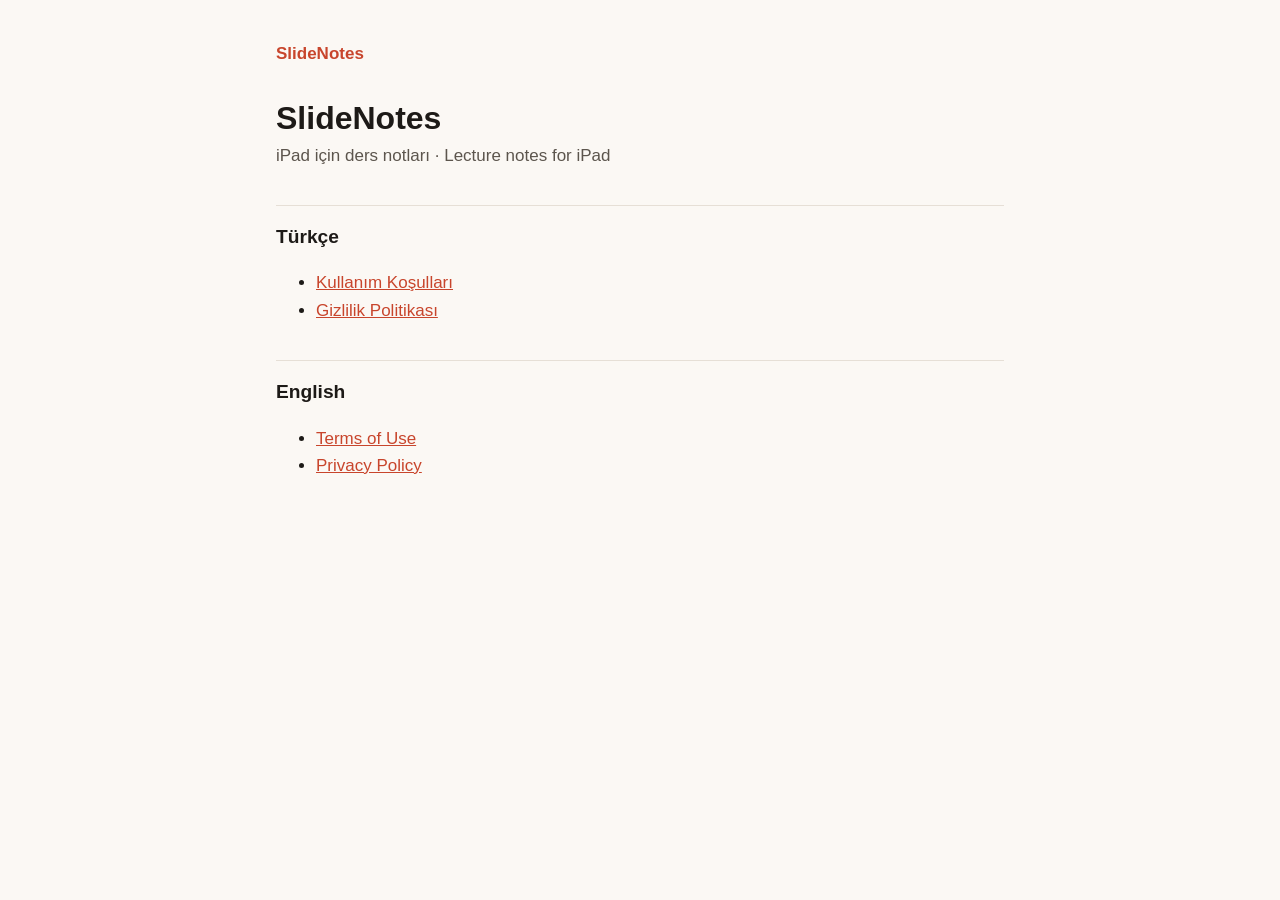
==== index.html @ d3f95a01 "SlideNotes Terms of Use and Privacy Policy (Turkish and English) Co-Authored-By: Claude Opus 5.5 <no" ====
<!doctype html>
<html lang="tr">
<head>
<meta charset="utf-8">
<meta name="viewport" content="width=device-width, initial-scale=1">
<title>SlideNotes</title>
<link rel="stylesheet" href="style.css">
</head>
<body>
<main>
<header><a class="brand" href="./">SlideNotes</a></header>
<h1>SlideNotes</h1>
<p class="meta">iPad için ders notları · Lecture notes for iPad</p>
<h2>Türkçe</h2>
<ul>
  <li><a href="tr/kullanim-kosullari.html">Kullanım Koşulları</a></li>
  <li><a href="tr/gizlilik.html">Gizlilik Politikası</a></li>
</ul>
<h2>English</h2>
<ul>
  <li><a href="en/terms.html">Terms of Use</a></li>
  <li><a href="en/privacy.html">Privacy Policy</a></li>
</ul>
</main>
</body>
</html>
---- style.css ----
:root {
  --bg: #fbf8f4; --text: #1d1a17; --muted: #5c554d; --accent: #c8452c; --rule: #e6dfd6; --note: #fff3d6;
  color-scheme: light dark;
}
@media (prefers-color-scheme: dark) {
  :root { --bg: #14100e; --text: #f3eee8; --muted: #b3aaa0; --accent: #ff8a70; --rule: #2e2823; --note: #3a2f17; }
}
* { box-sizing: border-box; }
body {
  margin: 0; background: var(--bg); color: var(--text);
  font: 17px/1.6 -apple-system, BlinkMacSystemFont, "Segoe UI", Helvetica, Arial, sans-serif;
}
main { max-width: 760px; margin: 0 auto; padding: 40px 16px 80px; }
header { display: flex; justify-content: space-between; align-items: baseline; gap: 16px; flex-wrap: wrap; }
.brand { color: var(--accent); font-weight: 700; text-decoration: none; }
nav a { color: var(--muted); margin-left: 12px; }
h1 { font-size: 2rem; line-height: 1.2; margin: 32px 0 4px; }
h2 { font-size: 1.2rem; margin: 36px 0 8px; padding-top: 16px; border-top: 1px solid var(--rule); }
p, li { color: var(--text); }
.meta { color: var(--muted); margin: 0 0 24px; }
.draft { background: var(--note); padding: 12px 16px; border-radius: 12px; font-size: 0.95rem; }
a { color: var(--accent); }
table { border-collapse: collapse; width: 100%; font-size: 0.95rem; }
th, td { text-align: left; vertical-align: top; padding: 8px; border-bottom: 1px solid var(--rule); }
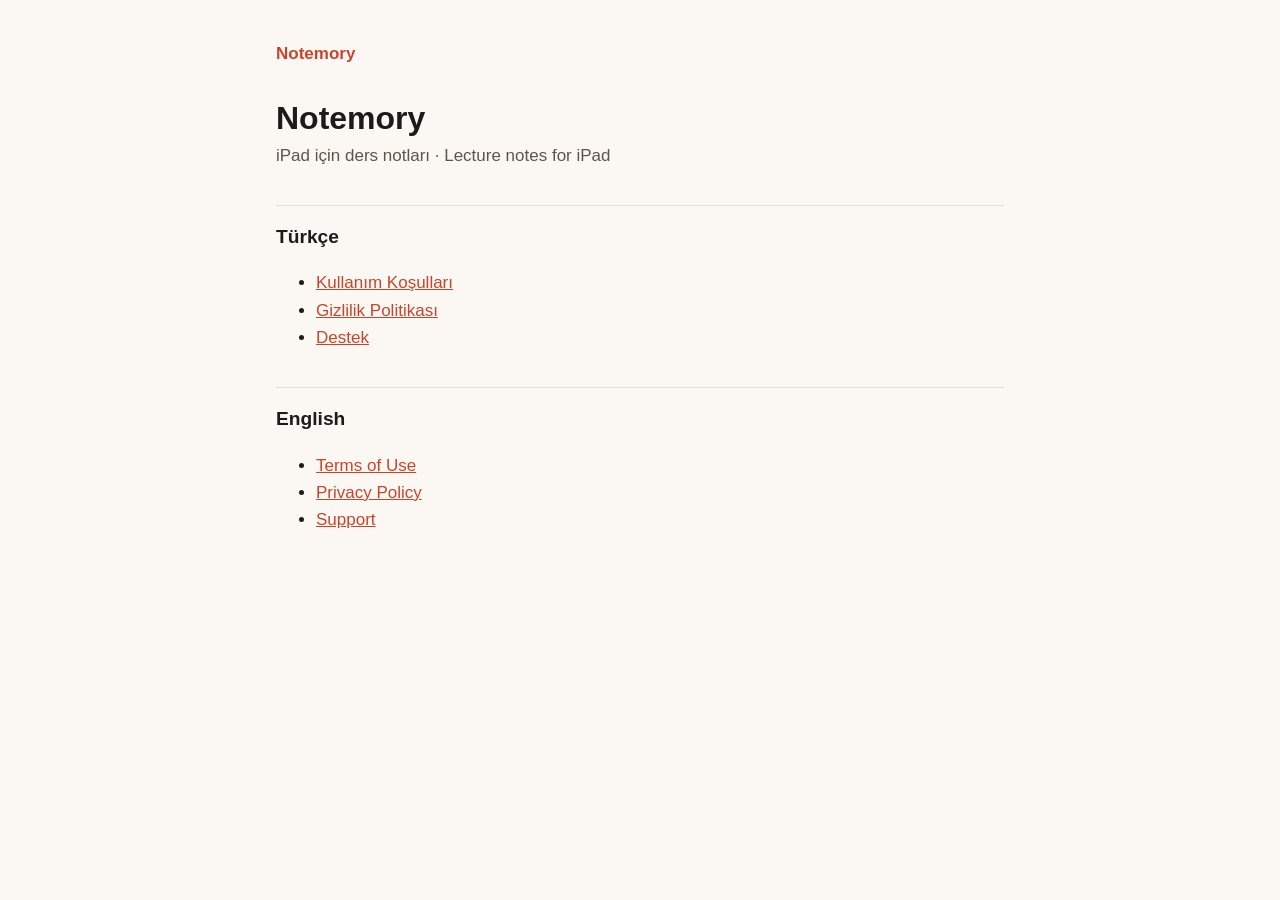
==== commit 0400fe06: "Notemory: new name, support pages (English and Turkish), contact velanotemory@gmail.com" ====
--- a/index.html
+++ b/index.html
@@ -3,23 +3,25 @@
 <head>
 <meta charset="utf-8">
 <meta name="viewport" content="width=device-width, initial-scale=1">
-<title>SlideNotes</title>
+<title>Notemory</title>
 <link rel="stylesheet" href="style.css">
 </head>
 <body>
 <main>
-<header><a class="brand" href="./">SlideNotes</a></header>
-<h1>SlideNotes</h1>
+<header><a class="brand" href="./">Notemory</a></header>
+<h1>Notemory</h1>
 <p class="meta">iPad için ders notları · Lecture notes for iPad</p>
 <h2>Türkçe</h2>
 <ul>
   <li><a href="tr/kullanim-kosullari.html">Kullanım Koşulları</a></li>
   <li><a href="tr/gizlilik.html">Gizlilik Politikası</a></li>
+  <li><a href="tr/destek.html">Destek</a></li>
 </ul>
 <h2>English</h2>
 <ul>
   <li><a href="en/terms.html">Terms of Use</a></li>
   <li><a href="en/privacy.html">Privacy Policy</a></li>
+  <li><a href="en/support.html">Support</a></li>
 </ul>
 </main>
 </body>
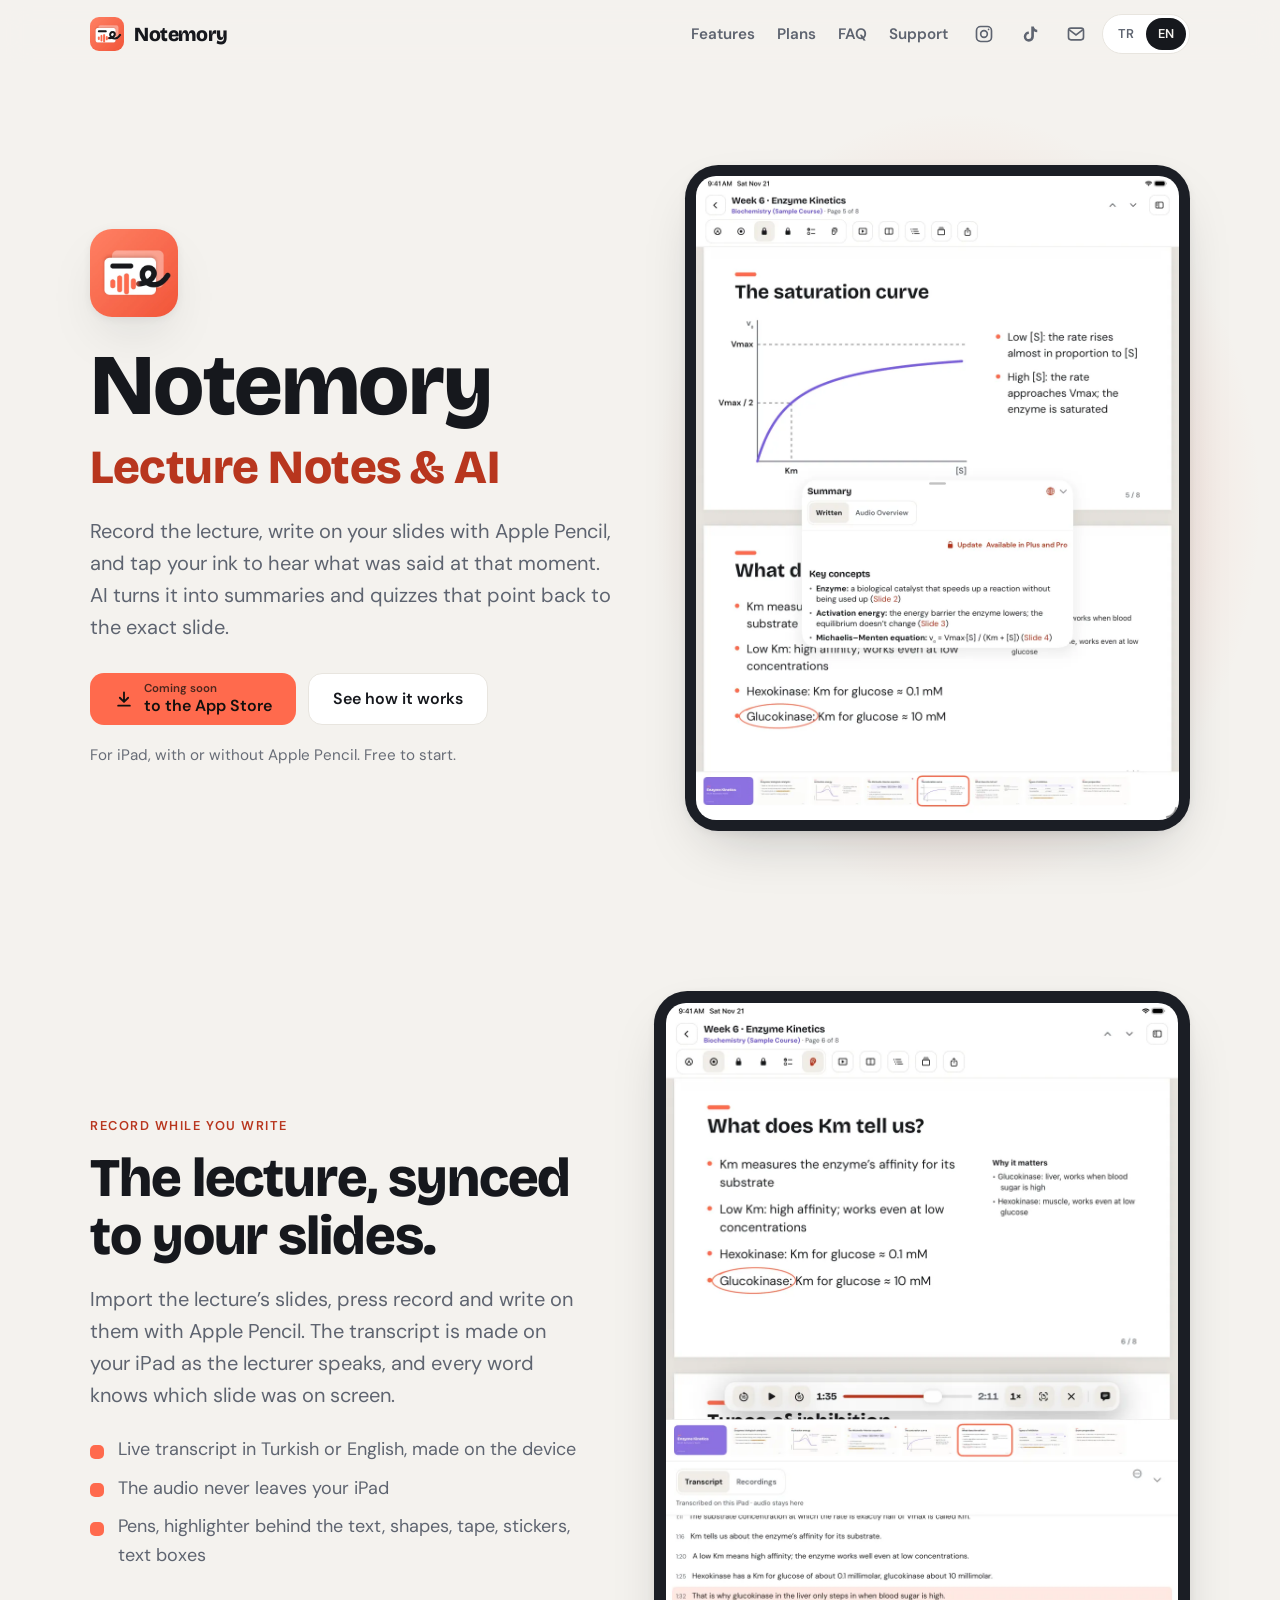
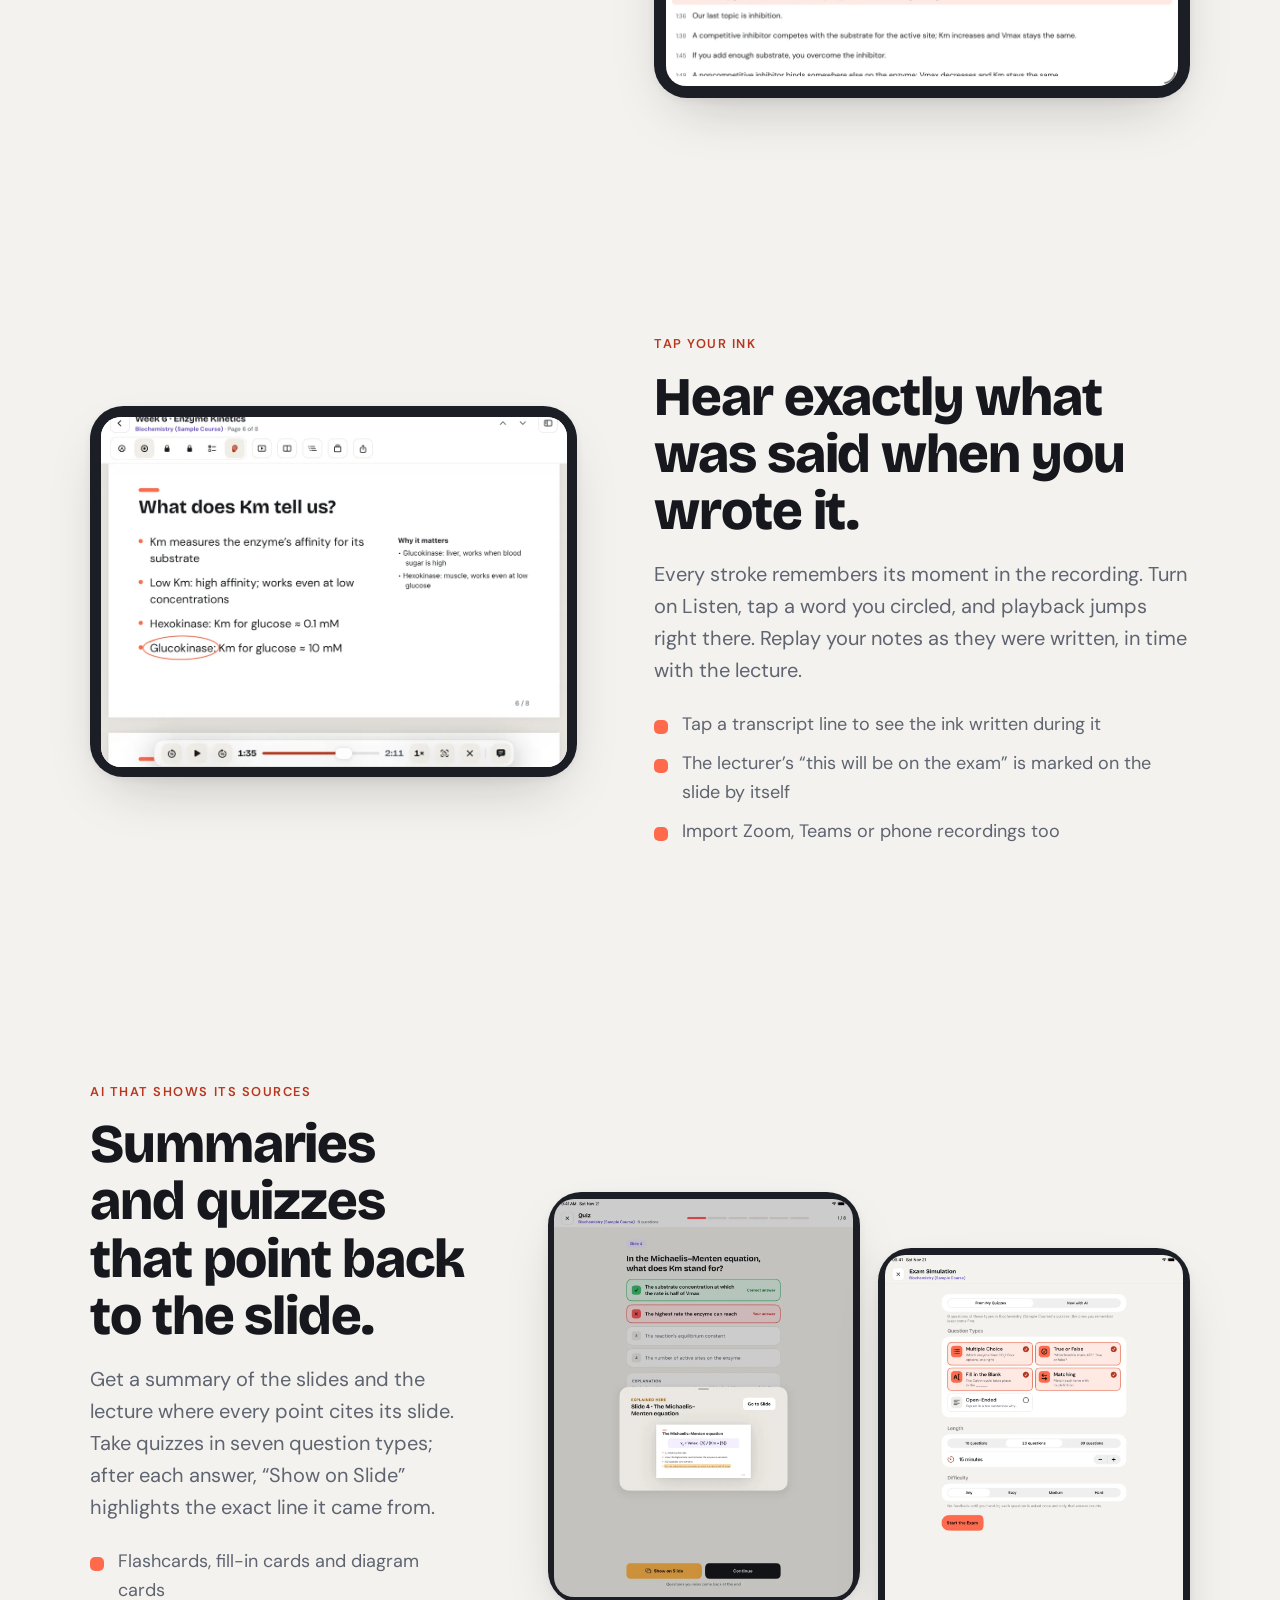
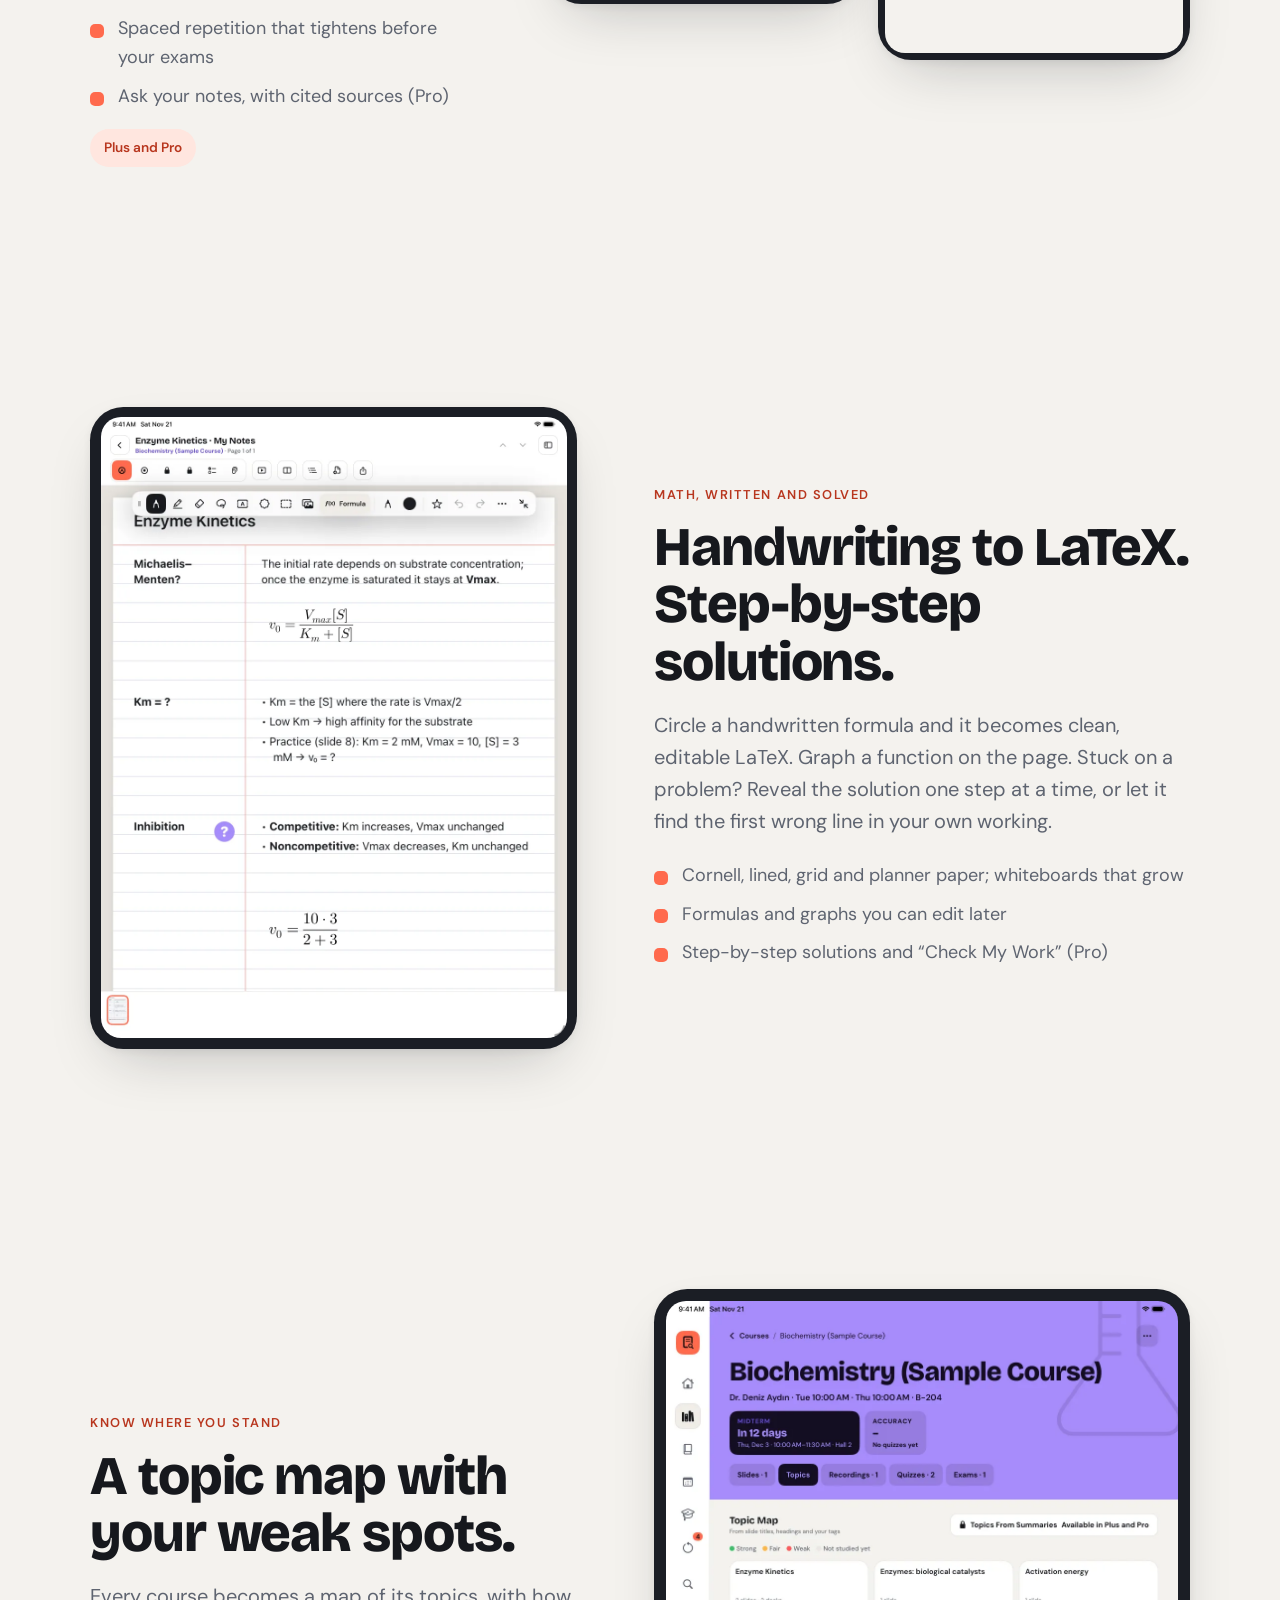
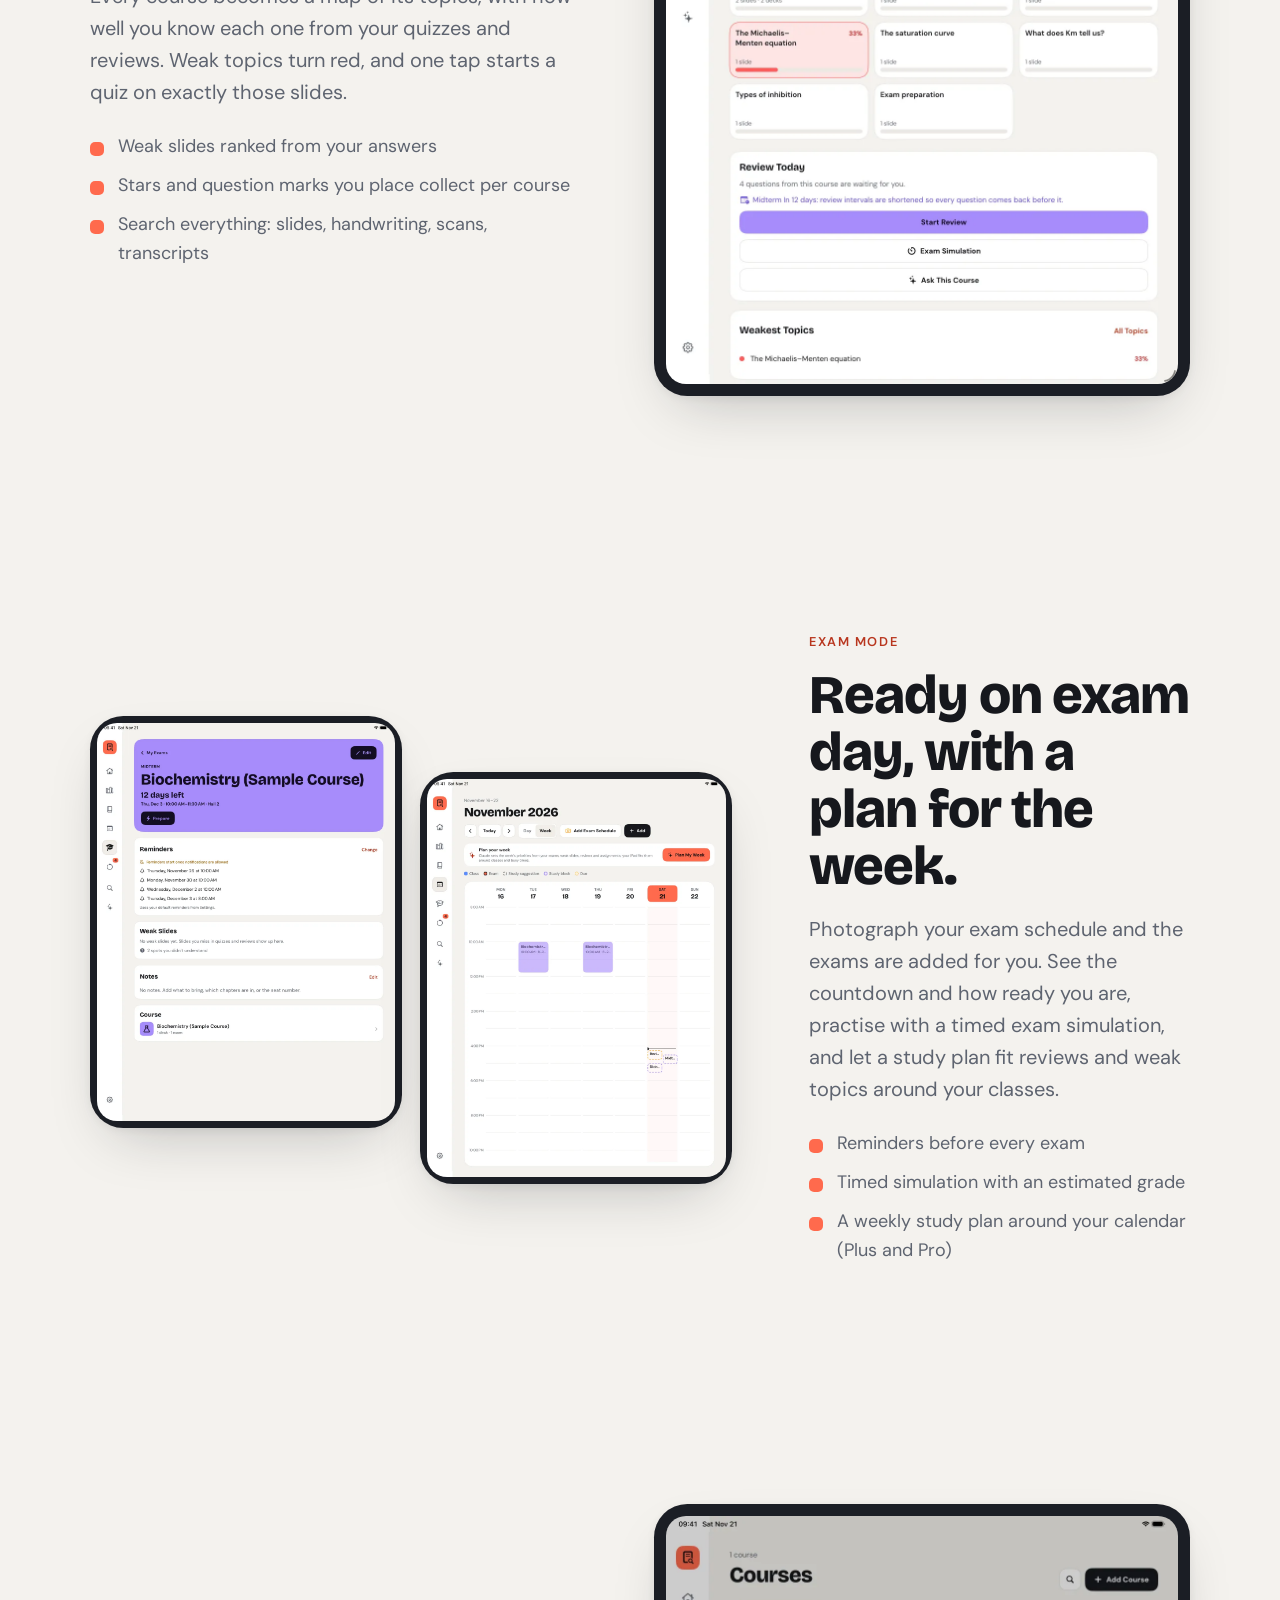
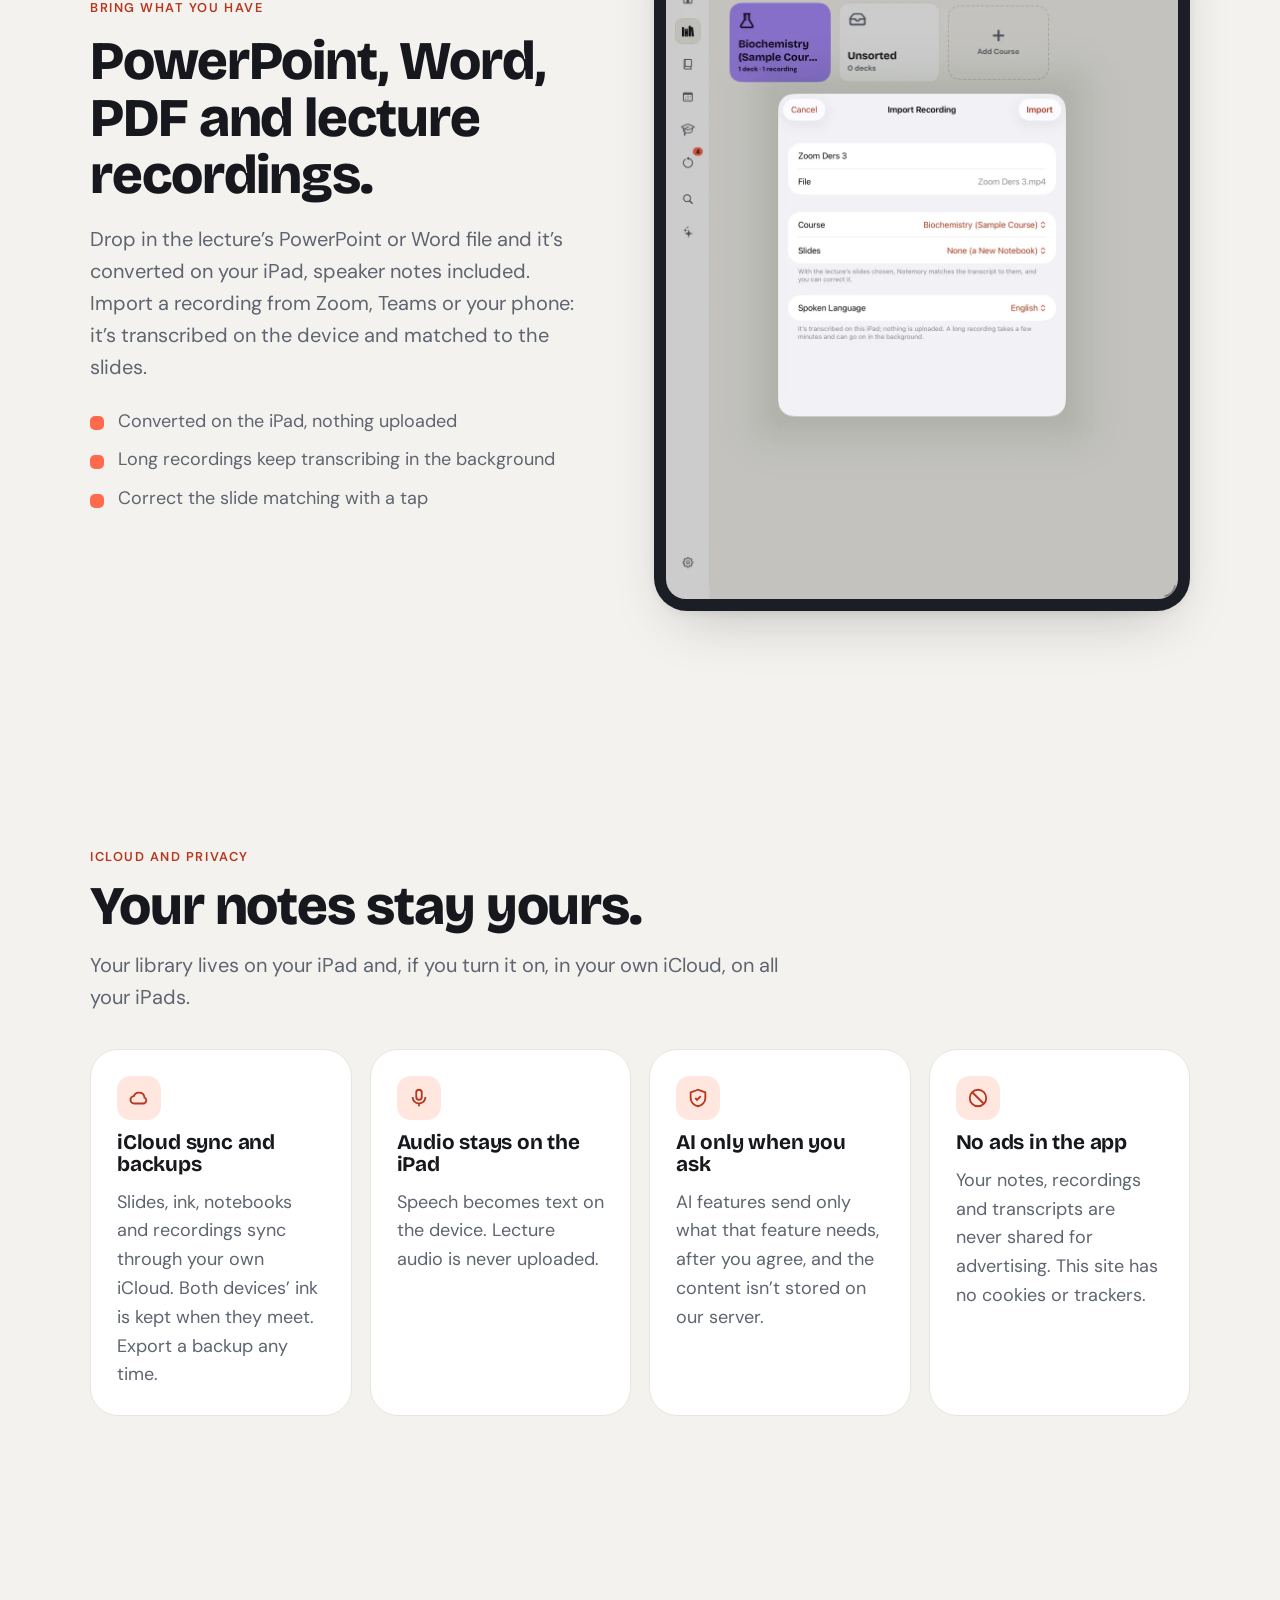
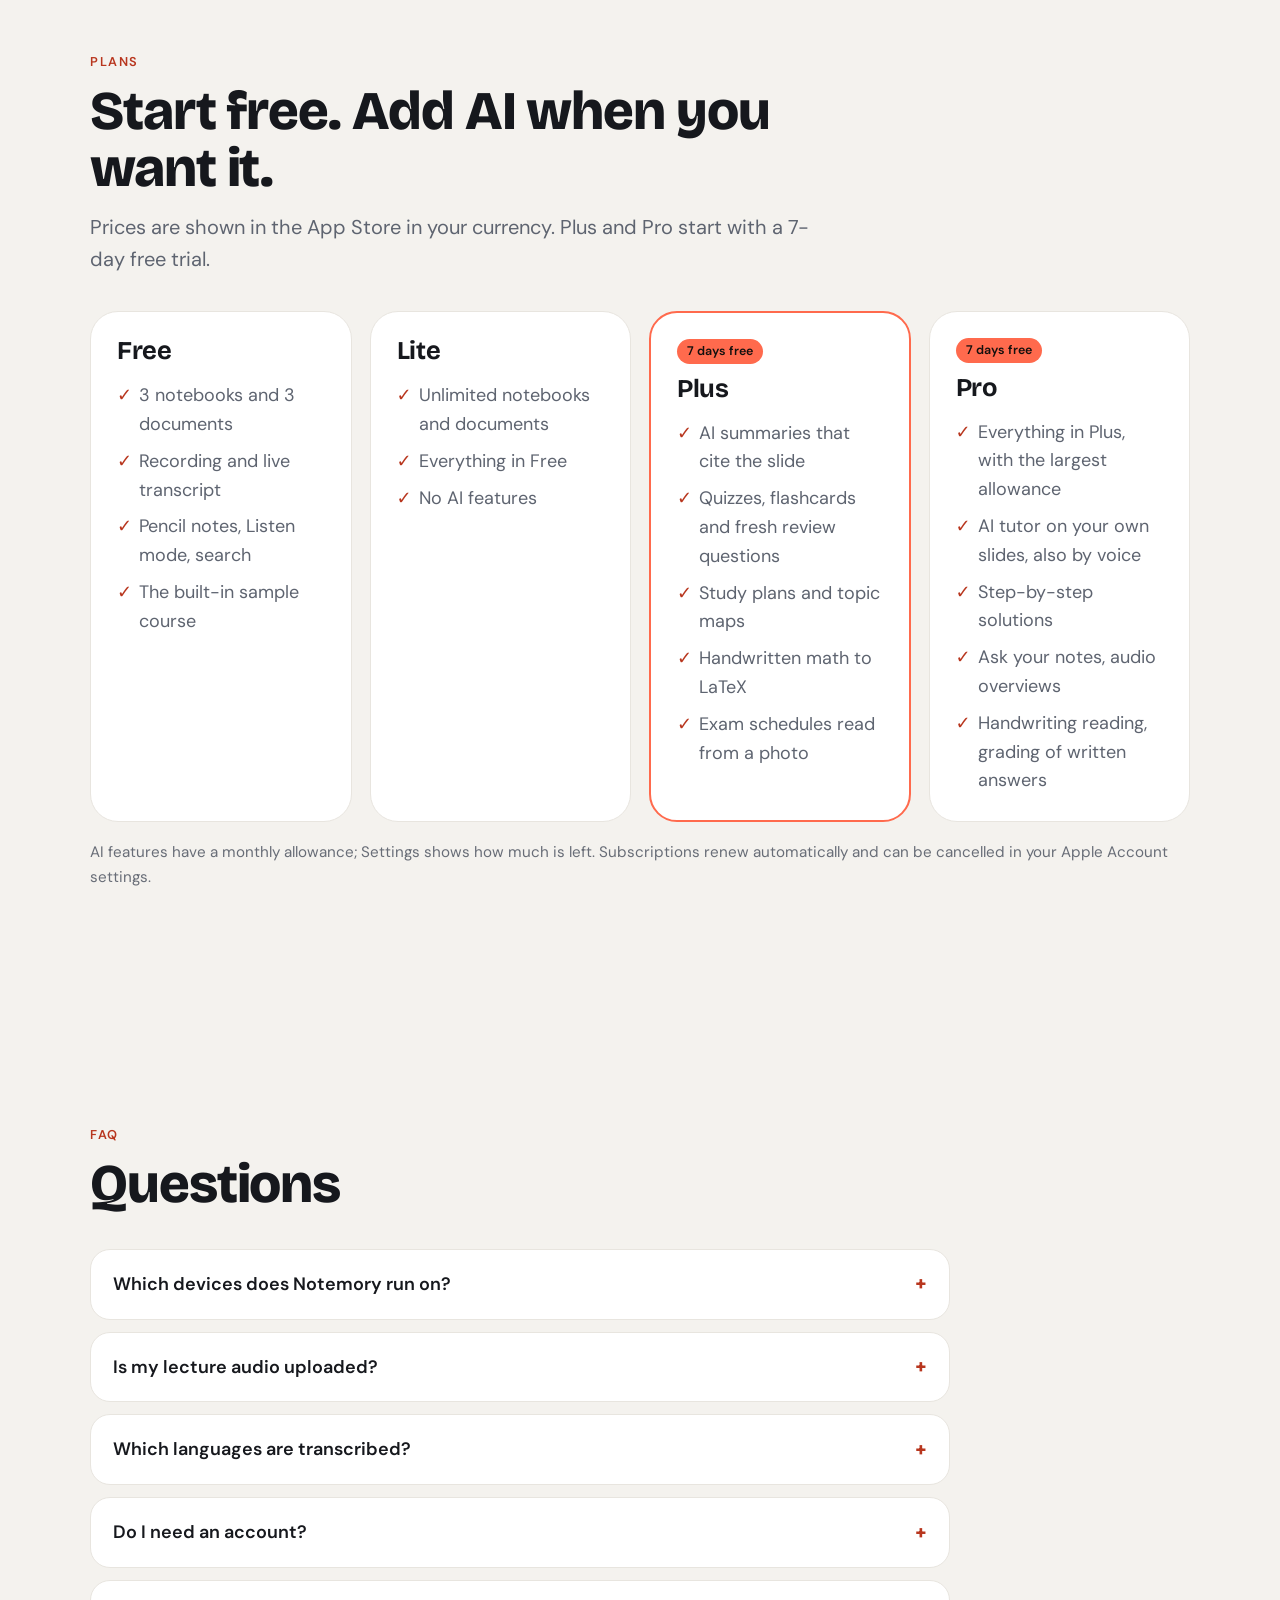
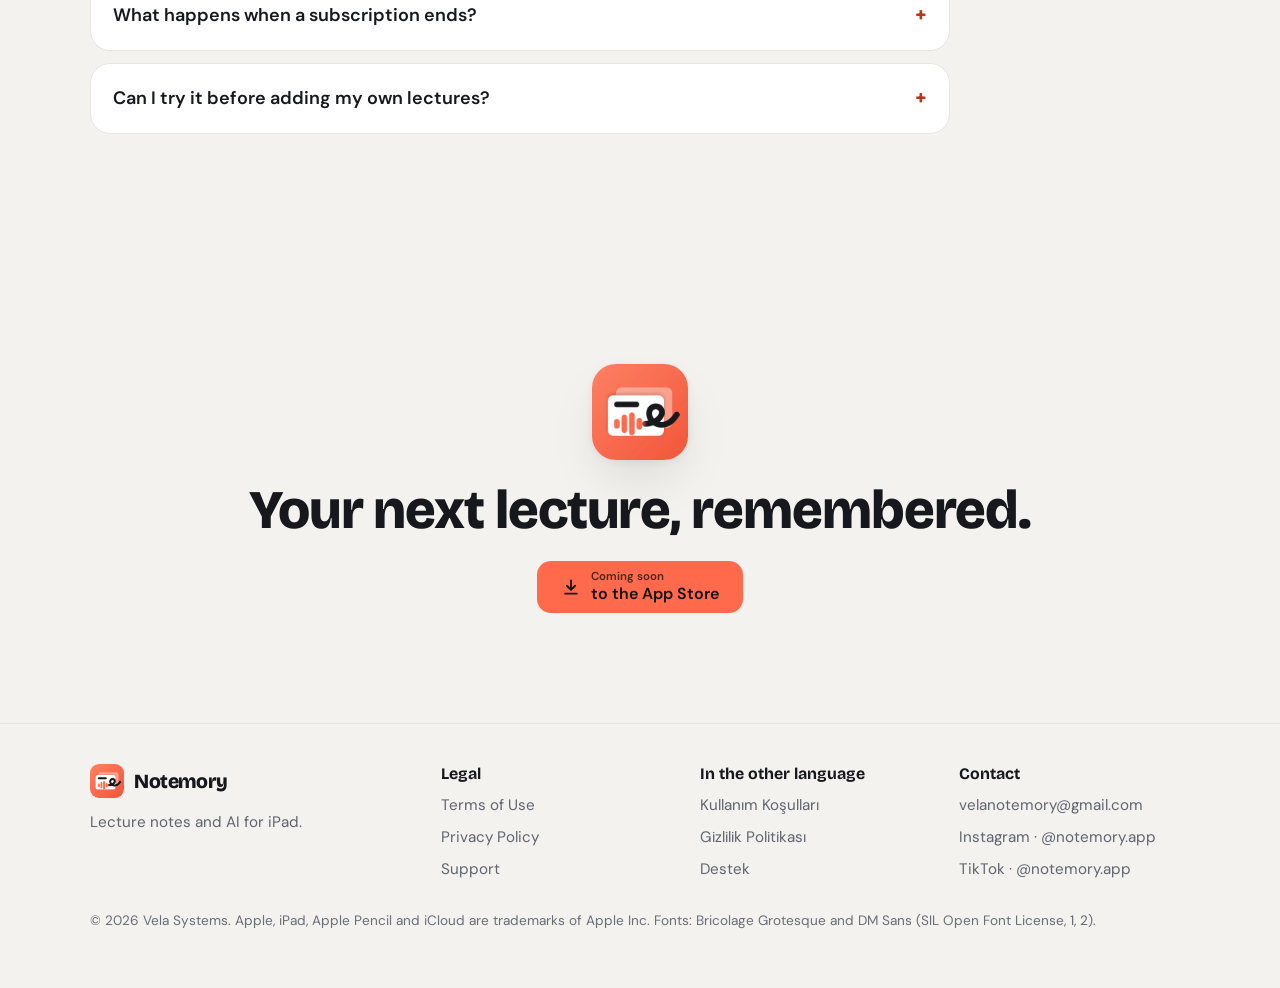
==== commit 6d9b0687: "Landing page for Notemory: scroll story with the app's screenshots, Turkish and English, light and d" ====
--- a/index.html
+++ b/index.html
@@ -1,28 +1,367 @@
 <!doctype html>
-<html lang="tr">
+<html lang="en" class="no-js">
 <head>
 <meta charset="utf-8">
-<meta name="viewport" content="width=device-width, initial-scale=1">
-<title>Notemory</title>
-<link rel="stylesheet" href="style.css">
+<meta name="viewport" content="width=device-width, initial-scale=1, viewport-fit=cover">
+<title>Notemory: Lecture Notes &amp; AI for iPad</title>
+<meta name="description" content="Record the lecture, write on your slides with Apple Pencil, tap your ink to hear that moment, and let AI turn it into summaries and quizzes that point back to the exact slide. For iPad.">
+<meta name="theme-color" content="#F4F2EE" media="(prefers-color-scheme: light)">
+<meta name="theme-color" content="#0E1015" media="(prefers-color-scheme: dark)">
+<meta name="color-scheme" content="light dark">
+<meta name="apple-itunes-app" content="app-id=6837686573">
+<link rel="canonical" href="https://notemory.app/">
+<link rel="alternate" hreflang="tr" href="https://notemory.app/?lang=tr">
+<link rel="alternate" hreflang="en" href="https://notemory.app/?lang=en">
+<link rel="alternate" hreflang="x-default" href="https://notemory.app/">
+<meta property="og:type" content="website">
+<meta property="og:site_name" content="Notemory">
+<meta property="og:url" content="https://notemory.app/">
+<meta property="og:title" content="Notemory: Lecture Notes &amp; AI">
+<meta property="og:description" content="Record the lecture, write on your slides, tap your ink to hear that moment. Summaries and quizzes that point back to the exact slide. For iPad.">
+<meta property="og:image" content="https://notemory.app/assets/img/og.jpg">
+<meta property="og:image:width" content="1200">
+<meta property="og:image:height" content="630">
+<meta property="og:image:alt" content="Notemory on iPad: a lecture slide with handwritten notes and the lecture's transcript">
+<meta property="og:locale" content="en_US">
+<meta property="og:locale:alternate" content="tr_TR">
+<meta name="twitter:card" content="summary_large_image">
+<link rel="icon" type="image/png" href="assets/img/favicon.png">
+<link rel="apple-touch-icon" href="assets/img/apple-touch-icon.png">
+<link rel="preload" href="assets/fonts/BricolageGrotesque-ExtraBold.woff2" as="font" type="font/woff2" crossorigin>
+<link rel="preload" href="assets/fonts/DMSans-Regular.woff2" as="font" type="font/woff2" crossorigin>
+<link rel="stylesheet" href="assets/site.css">
+<script>
+  // Before the first paint: the language (?lang=, else Turkish for Turkish browsers), so nothing flashes.
+  (function () {
+    var d = document.documentElement, q = new URLSearchParams(location.search).get("lang");
+    var langs = navigator.languages || [navigator.language || "en"];
+    var tr = q ? q === "tr" : langs.some(function (l) { return /^tr\b/i.test(l); });
+    d.lang = tr ? "tr" : "en";
+    d.classList.remove("no-js");
+  })();
+</script>
+<script src="assets/site.js" defer></script>
 </head>
 <body>
-<main>
-<header><a class="brand" href="./">Notemory</a></header>
-<h1>Notemory</h1>
-<p class="meta">iPad için ders notları · Lecture notes for iPad</p>
-<h2>Türkçe</h2>
-<ul>
-  <li><a href="tr/kullanim-kosullari.html">Kullanım Koşulları</a></li>
-  <li><a href="tr/gizlilik.html">Gizlilik Politikası</a></li>
-  <li><a href="tr/destek.html">Destek</a></li>
-</ul>
-<h2>English</h2>
-<ul>
-  <li><a href="en/terms.html">Terms of Use</a></li>
-  <li><a href="en/privacy.html">Privacy Policy</a></li>
-  <li><a href="en/support.html">Support</a></li>
-</ul>
+<a class="skip" href="#main" data-i18n="skip">Skip to content</a>
+<div class="progress" aria-hidden="true"></div>
+
+<header class="top">
+  <div class="wrap">
+    <a class="brand" href="#top" aria-label="Notemory"><img src="assets/img/icon.webp" alt="" width="34" height="34">Notemory</a>
+    <nav class="nav" aria-label="Sections">
+      <a href="#features" data-i18n="nav.features">Features</a>
+      <a href="#plans" data-i18n="nav.plans">Plans</a>
+      <a href="#faq" data-i18n="nav.faq">FAQ</a>
+      <a href="en/support.html" data-href-tr="tr/destek.html" data-i18n="nav.support">Support</a>
+    </nav>
+    <div class="tools">
+      <a class="icon-link social" href="https://www.instagram.com/notemory.app/" rel="me noopener" target="_blank" aria-label="Instagram">
+        <svg viewBox="0 0 24 24" fill="none" stroke="currentColor" stroke-width="2" aria-hidden="true"><rect x="3" y="3" width="18" height="18" rx="5"/><circle cx="12" cy="12" r="4"/><circle cx="17.5" cy="6.5" r="1" fill="currentColor" stroke="none"/></svg>
+      </a>
+      <a class="icon-link social" href="https://www.tiktok.com/@notemory.app" rel="me noopener" target="_blank" aria-label="TikTok">
+        <svg viewBox="0 0 24 24" fill="currentColor" aria-hidden="true"><path d="M16.6 3c.4 2.2 1.9 3.8 4.1 4v3a7.2 7.2 0 0 1-4-1.3v6.4A6.1 6.1 0 1 1 10.6 9v3.1a3 3 0 1 0 2.9 3V3h3.1Z"/></svg>
+      </a>
+      <a class="icon-link social" href="mailto:velanotemory@gmail.com" aria-label="E-mail">
+        <svg viewBox="0 0 24 24" fill="none" stroke="currentColor" stroke-width="2" aria-hidden="true"><rect x="3" y="5" width="18" height="14" rx="3"/><path d="m4 7 8 6 8-6"/></svg>
+      </a>
+      <div class="lang" role="group" aria-label="Language / Dil">
+        <button type="button" data-lang="tr" aria-pressed="false" lang="tr">TR</button>
+        <button type="button" data-lang="en" aria-pressed="false" lang="en">EN</button>
+      </div>
+    </div>
+  </div>
+</header>
+
+<main id="main">
+  <section class="hero" id="top">
+    <div class="wrap">
+      <div class="reveal in">
+        <img class="hero-icon" src="assets/img/icon.webp" alt="" width="88" height="88">
+        <h1>Notemory<span class="sub" data-i18n="hero.sub">Lecture Notes &amp; AI</span></h1>
+        <p class="lead" data-i18n="hero.lead">Record the lecture, write on your slides with Apple Pencil, and tap your ink to hear what was said at that moment. AI turns it into summaries and quizzes that point back to the exact slide.</p>
+        <div class="buttons">
+          <a class="btn btn-primary store" href="https://apps.apple.com/app/id6837686573" data-store>
+            <svg viewBox="0 0 24 24" fill="none" stroke="currentColor" stroke-width="2.2" stroke-linecap="round" stroke-linejoin="round" aria-hidden="true"><path d="M12 4v11M7 10.5l5 5 5-5M5 20h14"/></svg>
+            <span class="label"><small data-i18n="store.small">Coming soon</small><span data-i18n="store.label">to the App Store</span></span>
+          </a>
+          <a class="btn btn-ghost" href="#record" data-i18n="hero.more">See how it works</a>
+        </div>
+        <p class="note" data-i18n="hero.note">For iPad, with or without Apple Pencil. Free to start.</p>
+      </div>
+      <div class="hero-shot reveal in delay">
+        <div class="glow" aria-hidden="true"></div>
+        <div class="device tilt"><img data-shot="3-summary" src="assets/img/en-3-summary.webp" width="1032" height="1376" alt="A summary beside the slides, each point with a slide citation" data-i18n-alt="alt.summary" fetchpriority="high"></div>
+      </div>
+    </div>
+  </section>
+
+  <div id="features"></div>
+
+  <section class="story" id="record">
+    <div class="wrap">
+      <div class="text reveal">
+        <span class="overline" data-i18n="rec.over">Record while you write</span>
+        <h2 data-i18n="rec.title">The lecture, synced to your slides.</h2>
+        <p class="lead" data-i18n="rec.lead">Import the lecture’s slides, press record and write on them with Apple Pencil. The transcript is made on your iPad as the lecturer speaks, and every word knows which slide was on screen.</p>
+        <ul class="points">
+          <li data-i18n="rec.p1">Live transcript in Turkish or English, made on the device</li>
+          <li data-i18n="rec.p2">The audio never leaves your iPad</li>
+          <li data-i18n="rec.p3">Pens, highlighter behind the text, shapes, tape, stickers, text boxes</li>
+        </ul>
+      </div>
+      <div class="shots reveal delay"><div class="device drift"><img data-shot="1-lecture" src="assets/img/en-1-lecture.webp" width="1032" height="1376" loading="lazy" alt="A lecture slide with a circled word, the playback bar and the live transcript" data-i18n-alt="alt.lecture"></div></div>
+    </div>
+  </section>
+
+  <section class="story flip" id="listen">
+    <div class="wrap">
+      <div class="text reveal">
+        <span class="overline" data-i18n="ink.over">Tap your ink</span>
+        <h2 data-i18n="ink.title">Hear exactly what was said when you wrote it.</h2>
+        <p class="lead" data-i18n="ink.lead">Every stroke remembers its moment in the recording. Turn on Listen, tap a word you circled, and playback jumps right there. Replay your notes as they were written, in time with the lecture.</p>
+        <ul class="points">
+          <li data-i18n="ink.p1">Tap a transcript line to see the ink written during it</li>
+          <li data-i18n="ink.p2">The lecturer’s “this will be on the exam” is marked on the slide by itself</li>
+          <li data-i18n="ink.p3">Import Zoom, Teams or phone recordings too</li>
+        </ul>
+      </div>
+      <div class="shots reveal delay"><div class="device crop drift"><img data-shot="1-lecture" src="assets/img/en-1-lecture.webp" width="1032" height="1376" loading="lazy" style="object-position: 50% 8%" alt="Close-up of a slide where “Glucokinase” is circled in red ink" data-i18n-alt="alt.ink"></div></div>
+    </div>
+  </section>
+
+  <section class="story" id="ai">
+    <div class="wrap">
+      <div class="text reveal">
+        <span class="overline" data-i18n="ai.over">AI that shows its sources</span>
+        <h2 data-i18n="ai.title">Summaries and quizzes that point back to the slide.</h2>
+        <p class="lead" data-i18n="ai.lead">Get a summary of the slides and the lecture where every point cites its slide. Take quizzes in seven question types; after each answer, “Show on Slide” highlights the exact line it came from.</p>
+        <ul class="points">
+          <li data-i18n="ai.p1">Flashcards, fill-in cards and diagram cards</li>
+          <li data-i18n="ai.p2">Spaced repetition that tightens before your exams</li>
+          <li data-i18n="ai.p3">Ask your notes, with cited sources (Pro)</li>
+        </ul>
+        <span class="chip" data-i18n="ai.chip">Plus and Pro</span>
+      </div>
+      <div class="shots pair reveal delay">
+        <div class="device"><img data-shot="2-quiz" src="assets/img/en-2-quiz.webp" width="1032" height="1376" loading="lazy" alt="A quiz question answered, with the slide it came from highlighted" data-i18n-alt="alt.quiz"></div>
+        <div class="device"><img data-shot="simulation" src="assets/img/en-simulation.webp" width="1032" height="1376" loading="lazy" alt="Setting up a timed exam simulation: question types, length and difficulty" data-i18n-alt="alt.simulation"></div>
+      </div>
+    </div>
+  </section>
+
+  <section class="story flip" id="math">
+    <div class="wrap">
+      <div class="text reveal">
+        <span class="overline" data-i18n="math.over">Math, written and solved</span>
+        <h2 data-i18n="math.title">Handwriting to LaTeX. Step-by-step solutions.</h2>
+        <p class="lead" data-i18n="math.lead">Circle a handwritten formula and it becomes clean, editable LaTeX. Graph a function on the page. Stuck on a problem? Reveal the solution one step at a time, or let it find the first wrong line in your own working.</p>
+        <ul class="points">
+          <li data-i18n="math.p1">Cornell, lined, grid and planner paper; whiteboards that grow</li>
+          <li data-i18n="math.p2">Formulas and graphs you can edit later</li>
+          <li data-i18n="math.p3">Step-by-step solutions and “Check My Work” (Pro)</li>
+        </ul>
+      </div>
+      <div class="shots reveal delay"><div class="device drift"><img data-shot="4-notebook" src="assets/img/en-4-notebook.webp" width="1032" height="1376" loading="lazy" alt="A Cornell notebook page with typed notes and two rendered formulas" data-i18n-alt="alt.notebook"></div></div>
+    </div>
+  </section>
+
+  <section class="story" id="topics">
+    <div class="wrap">
+      <div class="text reveal">
+        <span class="overline" data-i18n="topic.over">Know where you stand</span>
+        <h2 data-i18n="topic.title">A topic map with your weak spots.</h2>
+        <p class="lead" data-i18n="topic.lead">Every course becomes a map of its topics, with how well you know each one from your quizzes and reviews. Weak topics turn red, and one tap starts a quiz on exactly those slides.</p>
+        <ul class="points">
+          <li data-i18n="topic.p1">Weak slides ranked from your answers</li>
+          <li data-i18n="topic.p2">Stars and question marks you place collect per course</li>
+          <li data-i18n="topic.p3">Search everything: slides, handwriting, scans, transcripts</li>
+        </ul>
+      </div>
+      <div class="shots reveal delay"><div class="device drift"><img data-shot="5-course" src="assets/img/en-5-course.webp" width="1032" height="1376" loading="lazy" alt="A course page with its topic map, one topic marked weak" data-i18n-alt="alt.course"></div></div>
+    </div>
+  </section>
+
+  <section class="story flip" id="exams">
+    <div class="wrap">
+      <div class="text reveal">
+        <span class="overline" data-i18n="exam.over">Exam mode</span>
+        <h2 data-i18n="exam.title">Ready on exam day, with a plan for the week.</h2>
+        <p class="lead" data-i18n="exam.lead">Photograph your exam schedule and the exams are added for you. See the countdown and how ready you are, practise with a timed exam simulation, and let a study plan fit reviews and weak topics around your classes.</p>
+        <ul class="points">
+          <li data-i18n="exam.p1">Reminders before every exam</li>
+          <li data-i18n="exam.p2">Timed simulation with an estimated grade</li>
+          <li data-i18n="exam.p3">A weekly study plan around your calendar (Plus and Pro)</li>
+        </ul>
+      </div>
+      <div class="shots pair reveal delay">
+        <div class="device"><img data-shot="exam" src="assets/img/en-exam.webp" width="1032" height="1376" loading="lazy" alt="An exam page: 12 days left, reminders and the course" data-i18n-alt="alt.exam"></div>
+        <div class="device"><img data-shot="agenda" src="assets/img/en-agenda.webp" width="1032" height="1376" loading="lazy" alt="The week’s agenda with classes, the exam and study suggestions" data-i18n-alt="alt.agenda"></div>
+      </div>
+    </div>
+  </section>
+
+  <section class="story" id="import">
+    <div class="wrap">
+      <div class="text reveal">
+        <span class="overline" data-i18n="imp.over">Bring what you have</span>
+        <h2 data-i18n="imp.title">PowerPoint, Word, PDF and lecture recordings.</h2>
+        <p class="lead" data-i18n="imp.lead">Drop in the lecture’s PowerPoint or Word file and it’s converted on your iPad, speaker notes included. Import a recording from Zoom, Teams or your phone: it’s transcribed on the device and matched to the slides.</p>
+        <ul class="points">
+          <li data-i18n="imp.p1">Converted on the iPad, nothing uploaded</li>
+          <li data-i18n="imp.p2">Long recordings keep transcribing in the background</li>
+          <li data-i18n="imp.p3">Correct the slide matching with a tap</li>
+        </ul>
+      </div>
+      <div class="shots reveal delay"><div class="device drift"><img data-shot="import" src="assets/img/en-import.webp" width="1032" height="1376" loading="lazy" alt="Importing a lecture recording into a course" data-i18n-alt="alt.import"></div></div>
+    </div>
+  </section>
+
+  <section class="band" id="privacy">
+    <div class="wrap">
+      <header class="intro reveal">
+        <span class="overline" data-i18n="priv.over">iCloud and privacy</span>
+        <h2 data-i18n="priv.title">Your notes stay yours.</h2>
+        <p class="lead" data-i18n="priv.lead">Your library lives on your iPad and, if you turn it on, in your own iCloud, on all your iPads.</p>
+      </header>
+      <div class="grid">
+        <article class="card reveal">
+          <div class="sym"><svg viewBox="0 0 24 24" fill="none" stroke="currentColor" stroke-width="2" aria-hidden="true"><path d="M7 18a4 4 0 0 1-.6-8 6 6 0 0 1 11.6 1.5A3.5 3.5 0 0 1 17.5 18Z"/></svg></div>
+          <h3 data-i18n="priv.c1t">iCloud sync and backups</h3>
+          <p data-i18n="priv.c1">Slides, ink, notebooks and recordings sync through your own iCloud. Both devices’ ink is kept when they meet. Export a backup any time.</p>
+        </article>
+        <article class="card reveal delay">
+          <div class="sym"><svg viewBox="0 0 24 24" fill="none" stroke="currentColor" stroke-width="2" aria-hidden="true"><rect x="9" y="3" width="6" height="11" rx="3"/><path d="M5 11a7 7 0 0 0 14 0M12 18v3"/></svg></div>
+          <h3 data-i18n="priv.c2t">Audio stays on the iPad</h3>
+          <p data-i18n="priv.c2">Speech becomes text on the device. Lecture audio is never uploaded.</p>
+        </article>
+        <article class="card reveal">
+          <div class="sym"><svg viewBox="0 0 24 24" fill="none" stroke="currentColor" stroke-width="2" aria-hidden="true"><path d="M12 3 4 6v6c0 4.5 3.4 8.3 8 9 4.6-.7 8-4.5 8-9V6Z"/><path d="m9 12 2 2 4-4"/></svg></div>
+          <h3 data-i18n="priv.c3t">AI only when you ask</h3>
+          <p data-i18n="priv.c3">AI features send only what that feature needs, after you agree, and the content isn’t stored on our server.</p>
+        </article>
+        <article class="card reveal delay">
+          <div class="sym"><svg viewBox="0 0 24 24" fill="none" stroke="currentColor" stroke-width="2" aria-hidden="true"><circle cx="12" cy="12" r="9"/><path d="m6 6 12 12"/></svg></div>
+          <h3 data-i18n="priv.c4t">No ads in the app</h3>
+          <p data-i18n="priv.c4">Your notes, recordings and transcripts are never shared for advertising. This site has no cookies or trackers.</p>
+        </article>
+      </div>
+    </div>
+  </section>
+
+  <section class="band" id="plans">
+    <div class="wrap">
+      <header class="intro reveal">
+        <span class="overline" data-i18n="plans.over">Plans</span>
+        <h2 data-i18n="plans.title">Start free. Add AI when you want it.</h2>
+        <p class="lead" data-i18n="plans.lead">Prices are shown in the App Store in your currency. Plus and Pro start with a 7-day free trial.</p>
+      </header>
+      <div class="grid">
+        <article class="card plan reveal">
+          <h3 data-i18n="plan.free">Free</h3>
+          <ul>
+            <li data-i18n="free.1">3 notebooks and 3 documents</li>
+            <li data-i18n="free.2">Recording and live transcript</li>
+            <li data-i18n="free.3">Pencil notes, Listen mode, search</li>
+            <li data-i18n="free.4">The built-in sample course</li>
+          </ul>
+        </article>
+        <article class="card plan reveal delay">
+          <h3>Lite</h3>
+          <ul>
+            <li data-i18n="lite.1">Unlimited notebooks and documents</li>
+            <li data-i18n="lite.2">Everything in Free</li>
+            <li data-i18n="lite.3">No AI features</li>
+          </ul>
+        </article>
+        <article class="card plan featured reveal">
+          <span class="badge" data-i18n="plans.trial">7 days free</span>
+          <h3>Plus</h3>
+          <ul>
+            <li data-i18n="plus.1">AI summaries that cite the slide</li>
+            <li data-i18n="plus.2">Quizzes, flashcards and fresh review questions</li>
+            <li data-i18n="plus.3">Study plans and topic maps</li>
+            <li data-i18n="plus.4">Handwritten math to LaTeX</li>
+            <li data-i18n="plus.5">Exam schedules read from a photo</li>
+          </ul>
+        </article>
+        <article class="card plan reveal delay">
+          <span class="badge" data-i18n="plans.trial">7 days free</span>
+          <h3>Pro</h3>
+          <ul>
+            <li data-i18n="pro.1">Everything in Plus, with the largest allowance</li>
+            <li data-i18n="pro.2">AI tutor on your own slides, also by voice</li>
+            <li data-i18n="pro.3">Step-by-step solutions</li>
+            <li data-i18n="pro.4">Ask your notes, audio overviews</li>
+            <li data-i18n="pro.5">Handwriting reading, grading of written answers</li>
+          </ul>
+        </article>
+      </div>
+      <p class="note" data-i18n="plans.note">AI features have a monthly allowance; Settings shows how much is left. Subscriptions renew automatically and can be cancelled in your Apple Account settings.</p>
+    </div>
+  </section>
+
+  <section class="band" id="faq">
+    <div class="wrap">
+      <header class="intro reveal">
+        <span class="overline" data-i18n="faq.over">FAQ</span>
+        <h2 data-i18n="faq.title">Questions</h2>
+      </header>
+      <div class="faq">
+        <details class="reveal"><summary data-i18n="q1">Which devices does Notemory run on?</summary><p data-i18n="a1">iPad with iPadOS 26 or later. Apple Pencil is best for writing, but you can also write with your finger.</p></details>
+        <details class="reveal"><summary data-i18n="q2">Is my lecture audio uploaded?</summary><p data-i18n="a2">No. Recordings and transcripts stay on your iPad, and in your own iCloud if you turn on sync. Speech is turned into text on the device.</p></details>
+        <details class="reveal"><summary data-i18n="q3">Which languages are transcribed?</summary><p data-i18n="a3">Turkish and English. The first recording in a language may download Apple’s speech model.</p></details>
+        <details class="reveal"><summary data-i18n="q4">Do I need an account?</summary><p data-i18n="a4">No. AI features use an anonymous account the app creates after you accept its AI notice. Sign in with Apple is optional and keeps your plan on all your devices.</p></details>
+        <details class="reveal"><summary data-i18n="q5">What happens when a subscription ends?</summary><p data-i18n="a5">Nothing is deleted. On Free you can still open, read, play and export everything; the three most recently edited notebooks and documents stay editable.</p></details>
+        <details class="reveal"><summary data-i18n="q6">Can I try it before adding my own lectures?</summary><p data-i18n="a6">Yes. A built-in sample course has slides, a recording with its transcript, notes, a summary, a quiz and flashcards.</p></details>
+      </div>
+    </div>
+  </section>
+
+  <section class="cta">
+    <div class="wrap reveal">
+      <img src="assets/img/icon.webp" alt="" width="96" height="96" loading="lazy">
+      <h2 data-i18n="cta.title">Your next lecture, remembered.</h2>
+      <a class="btn btn-primary store" href="https://apps.apple.com/app/id6837686573" data-store>
+        <svg viewBox="0 0 24 24" fill="none" stroke="currentColor" stroke-width="2.2" stroke-linecap="round" stroke-linejoin="round" aria-hidden="true"><path d="M12 4v11M7 10.5l5 5 5-5M5 20h14"/></svg>
+        <span class="label"><small data-i18n="store.small">Coming soon</small><span data-i18n="store.label">to the App Store</span></span>
+      </a>
+    </div>
+  </section>
 </main>
+
+<footer>
+  <div class="wrap">
+    <div class="about">
+      <a class="brand" href="#top"><img src="assets/img/icon.webp" alt="" width="34" height="34" loading="lazy">Notemory</a>
+      <p style="margin-top:12px" data-i18n="foot.about">Lecture notes and AI for iPad.</p>
+    </div>
+    <div>
+      <h4 data-i18n="foot.legal">Legal</h4>
+      <ul>
+        <li><a href="en/terms.html" data-href-tr="tr/kullanim-kosullari.html" data-i18n="foot.terms">Terms of Use</a></li>
+        <li><a href="en/privacy.html" data-href-tr="tr/gizlilik.html" data-i18n="foot.privacy">Privacy Policy</a></li>
+        <li><a href="en/support.html" data-href-tr="tr/destek.html" data-i18n="foot.support">Support</a></li>
+      </ul>
+    </div>
+    <div>
+      <h4 data-i18n="foot.other">In the other language</h4>
+      <ul>
+        <li><a href="tr/kullanim-kosullari.html" data-href-tr="en/terms.html" data-i18n="foot.terms2" lang="tr" data-lang-swap>Kullanım Koşulları</a></li>
+        <li><a href="tr/gizlilik.html" data-href-tr="en/privacy.html" data-i18n="foot.privacy2" lang="tr" data-lang-swap>Gizlilik Politikası</a></li>
+        <li><a href="tr/destek.html" data-href-tr="en/support.html" data-i18n="foot.support2" lang="tr" data-lang-swap>Destek</a></li>
+      </ul>
+    </div>
+    <div>
+      <h4 data-i18n="foot.contact">Contact</h4>
+      <ul>
+        <li><a href="mailto:velanotemory@gmail.com">velanotemory@gmail.com</a></li>
+        <li><a href="https://www.instagram.com/notemory.app/" rel="me noopener" target="_blank">Instagram · @notemory.app</a></li>
+        <li><a href="https://www.tiktok.com/@notemory.app" rel="me noopener" target="_blank">TikTok · @notemory.app</a></li>
+      </ul>
+    </div>
+    <p class="fine"><span data-i18n="foot.fine">© 2026 Vela Systems. Apple, iPad, Apple Pencil and iCloud are trademarks of Apple Inc. Fonts: Bricolage Grotesque and DM Sans (SIL Open Font License,</span> <a href="assets/fonts/BricolageGrotesque-OFL.txt">1</a>, <a href="assets/fonts/DMSans-OFL.txt">2</a>).</p>
+  </div>
+</footer>
 </body>
 </html>
--- a/assets/site.css
+++ b/assets/site.css
@@ -0,0 +1,180 @@
+/* Notemory landing page. The app's own tokens (Theme+Standard.swift): coral accent, warm light and
+   deep dark backgrounds, Bricolage Grotesque for display, DM Sans for text. No frameworks. */
+
+@font-face { font-family: "Bricolage Grotesque"; font-weight: 800; font-display: swap; src: url("fonts/BricolageGrotesque-ExtraBold.woff2") format("woff2"); }
+@font-face { font-family: "Bricolage Grotesque"; font-weight: 700; font-display: swap; src: url("fonts/BricolageGrotesque-Bold.woff2") format("woff2"); }
+@font-face { font-family: "DM Sans"; font-weight: 400; font-display: swap; src: url("fonts/DMSans-Regular.woff2") format("woff2"); }
+@font-face { font-family: "DM Sans"; font-weight: 600; font-display: swap; src: url("fonts/DMSans-SemiBold.woff2") format("woff2"); }
+
+:root {
+  --bg: #F4F2EE; --surface: #FFFFFF; --elevated: #FFFFFF; --border: #E8E5DF;
+  --text: #16181D; --muted: #5E6470; --faint: #686D77;
+  --accent: #FF6A4D; --on-accent: #14100E; --accent-text: #B8361E; --accent-wash: #FFE6DF;
+  --blue: #5B8CFF; --lime: #B6F04A; --violet: #A78BFA; --amber: #FFB547; --mint: #3DD6B0;
+  --shadow: 0 24px 60px -24px rgba(22, 24, 29, .28), 0 2px 8px rgba(22, 24, 29, .06);
+  --frame: #1B1E25;
+  --radius-card: 28px; --radius: 20px; --radius-small: 12px;
+  --display: "Bricolage Grotesque", "Avenir Next", system-ui, sans-serif;
+  --body: "DM Sans", -apple-system, "Segoe UI", system-ui, sans-serif;
+  --gutter: clamp(16px, 4vw, 40px);
+  color-scheme: light dark;
+}
+@media (prefers-color-scheme: dark) {
+  :root {
+    --bg: #0E1015; --surface: #171A21; --elevated: #1D212A; --border: #252A33;
+    --text: #F3F4F6; --muted: #A3A9B5; --faint: #8A919D;
+    --accent-text: #FF8A70; --accent-wash: #2B1A16;
+    --shadow: 0 30px 70px -30px rgba(0, 0, 0, .8), 0 2px 8px rgba(0, 0, 0, .4);
+    --frame: #2A2F39;
+  }
+}
+
+* { box-sizing: border-box; }
+html { scroll-behavior: smooth; scroll-padding-top: 84px; -webkit-text-size-adjust: 100%; }
+body { margin: 0; background: var(--bg); color: var(--text); font: 400 18px/1.6 var(--body); overflow-x: hidden; }
+img { max-width: 100%; height: auto; display: block; }
+a { color: var(--accent-text); }
+:focus-visible { outline: 3px solid var(--accent); outline-offset: 3px; border-radius: 6px; }
+.skip { position: absolute; left: -999px; top: 8px; background: var(--surface); padding: 8px 14px; border-radius: 10px; z-index: 50; }
+.skip:focus { left: 8px; }
+.wrap { max-width: 1180px; margin: 0 auto; padding: 0 var(--gutter); }
+h1, h2, h3 { font-family: var(--display); line-height: 1.05; letter-spacing: -0.02em; margin: 0; }
+h2 { font-size: clamp(2rem, 4.6vw, 3.4rem); font-weight: 800; }
+h3 { font-size: 1.3rem; font-weight: 700; letter-spacing: -0.01em; }
+p { margin: 0; }
+.lead { font-size: clamp(1.05rem, 1.6vw, 1.25rem); color: var(--muted); }
+.overline { font: 600 .8rem/1 var(--body); letter-spacing: .12em; text-transform: uppercase; color: var(--accent-text); }
+
+/* Scroll progress (scroll-driven where supported). */
+.progress { position: fixed; inset: 0 0 auto 0; height: 3px; background: var(--accent); transform-origin: 0 50%; transform: scaleX(0); z-index: 40; }
+@supports (animation-timeline: scroll()) {
+  .progress { animation: grow linear both; animation-timeline: scroll(root); }
+  @keyframes grow { to { transform: scaleX(1); } }
+}
+
+/* Header */
+.top { position: sticky; top: 0; z-index: 30; backdrop-filter: saturate(1.4) blur(14px); -webkit-backdrop-filter: saturate(1.4) blur(14px);
+  background: color-mix(in srgb, var(--bg) 82%, transparent); border-bottom: 1px solid transparent; transition: border-color .3s; }
+.top.scrolled { border-bottom-color: var(--border); }
+.top .wrap { display: flex; align-items: center; gap: 16px; height: 68px; }
+.brand { display: flex; align-items: center; gap: 10px; color: var(--text); text-decoration: none; font: 800 1.25rem/1 var(--display); letter-spacing: -0.02em; }
+.brand img { width: 34px; height: 34px; border-radius: 9px; }
+.nav { display: flex; gap: 22px; margin-left: auto; }
+.nav a { color: var(--muted); text-decoration: none; font-weight: 600; font-size: .95rem; }
+.nav a:hover { color: var(--text); }
+.tools { display: flex; align-items: center; gap: 6px; }
+.icon-link { display: grid; place-items: center; width: 40px; height: 40px; border-radius: 12px; color: var(--muted); }
+.icon-link:hover { color: var(--text); background: var(--surface); }
+.icon-link svg { width: 20px; height: 20px; }
+.lang { display: flex; border: 1px solid var(--border); border-radius: 999px; padding: 3px; background: var(--surface); }
+.lang button { border: 0; background: none; font: 600 .8rem/1 var(--body); color: var(--muted); padding: 8px 10px; border-radius: 999px; cursor: pointer; min-width: 40px; min-height: 32px; }
+.lang button[aria-pressed="true"] { background: var(--text); color: var(--bg); }
+@media (max-width: 860px) { .nav { display: none; } .tools { margin-left: auto; } }
+@media (max-width: 420px) { .tools .icon-link.social { display: none; } }
+
+/* Buttons */
+.buttons { display: flex; flex-wrap: wrap; gap: 12px; }
+.btn { display: inline-flex; align-items: center; gap: 10px; min-height: 52px; padding: 0 24px; border-radius: 14px; font: 600 1rem/1 var(--body); text-decoration: none; border: 0; cursor: pointer; }
+.btn-primary { background: var(--accent); color: var(--on-accent); }
+.btn-primary:hover { filter: brightness(1.05); }
+.btn-ghost { background: var(--surface); color: var(--text); border: 1px solid var(--border); }
+.btn svg { width: 20px; height: 20px; }
+.store small { display: block; font-size: .72rem; font-weight: 600; opacity: .75; margin-bottom: 3px; }
+.store .label { display: block; text-align: left; line-height: 1.05; }
+.store[aria-disabled="true"] { cursor: default; }
+
+/* Hero */
+.hero { padding: clamp(40px, 8vw, 96px) 0 40px; position: relative; }
+.hero .wrap { display: grid; grid-template-columns: 1.05fr 1fr; gap: clamp(24px, 5vw, 64px); align-items: center; }
+.hero-icon { width: 88px; height: 88px; border-radius: 22px; box-shadow: var(--shadow); margin-bottom: 24px; }
+.hero h1 { font-size: clamp(2.8rem, 7vw, 5.4rem); font-weight: 800; }
+.hero h1 .sub { display: block; color: var(--accent-text); font-size: .55em; margin-top: .25em; letter-spacing: -0.01em; }
+.hero .lead { margin: 22px 0 30px; max-width: 34em; }
+.hero-shot { position: relative; }
+.glow { position: absolute; inset: -8% -14% -10% -6%; background: radial-gradient(closest-side, rgba(255, 106, 77, .30), rgba(255, 106, 77, .12) 55%, rgba(255, 106, 77, 0)); z-index: -1; pointer-events: none; }
+@media (max-width: 860px) { .hero .wrap { grid-template-columns: 1fr; } .hero-shot { max-width: 520px; } }
+
+/* Device frame around the iPad screenshots */
+.device { background: var(--frame); padding: 2.2%; border-radius: clamp(18px, 2.6vw, 34px); box-shadow: var(--shadow); }
+.device img { border-radius: clamp(10px, 1.6vw, 20px); width: 100%; aspect-ratio: 3 / 4; object-fit: cover; background: var(--surface); }
+.device.crop img { aspect-ratio: 4 / 3; object-fit: cover; }
+
+/* Story sections */
+.story { padding: clamp(56px, 10vw, 120px) 0; }
+.story .wrap { display: grid; grid-template-columns: 1fr 1.1fr; gap: clamp(24px, 6vw, 80px); align-items: center; }
+.story.flip .text { order: 2; }
+.story .wrap:has(.pair) { grid-template-columns: .8fr 1.35fr; }
+.story.flip .wrap:has(.pair) { grid-template-columns: 1.35fr .8fr; }
+.story .text { display: grid; gap: 18px; max-width: 32em; }
+.story .points { list-style: none; padding: 0; margin: 6px 0 0; display: grid; gap: 10px; color: var(--muted); }
+.story .points li { position: relative; padding-left: 28px; }
+.story .points li::before { content: ""; position: absolute; left: 0; top: .55em; width: 14px; height: 14px; border-radius: 5px; background: var(--dot, var(--accent)); }
+.shots { position: relative; display: grid; }
+.shots.pair { grid-template-columns: 1fr 1fr; gap: 18px; align-items: start; }
+.shots.pair .device:nth-child(2) { margin-top: 18%; }
+.chip { display: inline-flex; align-items: center; gap: 8px; align-self: start; justify-self: start; padding: 8px 14px; border-radius: 999px; background: var(--accent-wash); color: var(--accent-text); font-weight: 600; font-size: .85rem; }
+.tag { font-size: .8rem; font-weight: 600; color: var(--muted); border: 1px solid var(--border); border-radius: 999px; padding: 3px 10px; margin-left: 6px; white-space: nowrap; }
+@media (max-width: 860px) {
+  .story .wrap, .story .wrap:has(.pair), .story.flip .wrap:has(.pair) { grid-template-columns: 1fr; }
+  .story.flip .text { order: 0; }
+  .shots { max-width: 560px; }
+}
+
+/* Cards (privacy, plans) */
+.band { padding: clamp(56px, 10vw, 120px) 0; }
+.band header.intro { display: grid; gap: 14px; max-width: 40em; margin-bottom: 36px; }
+.grid { display: grid; gap: 18px; grid-template-columns: repeat(auto-fit, minmax(240px, 1fr)); }
+.card { background: var(--surface); border: 1px solid var(--border); border-radius: var(--radius-card); padding: 26px; display: grid; gap: 12px; align-content: start; }
+.card .sym { width: 44px; height: 44px; border-radius: 14px; display: grid; place-items: center; background: var(--accent-wash); color: var(--accent-text); }
+.card .sym svg { width: 22px; height: 22px; }
+.card p { color: var(--muted); }
+.plan { position: relative; }
+.plan h3 { font-size: 1.6rem; }
+.plan ul { margin: 4px 0 0; padding: 0; list-style: none; display: grid; gap: 8px; color: var(--muted); }
+.plan ul li { padding-left: 22px; position: relative; }
+.plan ul li::before { content: "✓"; position: absolute; left: 0; color: var(--accent-text); font-weight: 700; }
+.plan.featured { border: 2px solid var(--accent); }
+.plan .badge { justify-self: start; font: 600 .78rem/1 var(--body); padding: 6px 10px; border-radius: 999px; background: var(--accent); color: var(--on-accent); }
+.note { margin-top: 18px; color: var(--faint); font-size: .95rem; }
+
+/* FAQ */
+.faq { display: grid; gap: 12px; max-width: 860px; }
+.faq details { background: var(--surface); border: 1px solid var(--border); border-radius: var(--radius); padding: 0 22px; }
+.faq summary { cursor: pointer; list-style: none; padding: 20px 32px 20px 0; font-weight: 600; position: relative; }
+.faq summary::-webkit-details-marker { display: none; }
+.faq summary::after { content: "+"; position: absolute; right: 0; top: 50%; transform: translateY(-50%); font: 700 1.4rem/1 var(--display); color: var(--accent-text); transition: transform .25s; }
+.faq details[open] summary::after { transform: translateY(-50%) rotate(45deg); }
+.faq details p { padding: 0 0 20px; color: var(--muted); }
+
+/* Closing call and footer */
+.cta { text-align: center; padding: clamp(56px, 10vw, 110px) 0; }
+.cta .wrap { display: grid; justify-items: center; gap: 22px; }
+.cta img { width: 96px; height: 96px; border-radius: 24px; box-shadow: var(--shadow); }
+footer { border-top: 1px solid var(--border); padding: 40px 0 56px; color: var(--muted); font-size: .95rem; }
+footer .wrap { display: grid; gap: 28px; grid-template-columns: 1.4fr repeat(3, 1fr); }
+footer h4 { margin: 0 0 10px; color: var(--text); font: 700 1rem/1.2 var(--display); }
+footer ul { list-style: none; margin: 0; padding: 0; display: grid; gap: 8px; }
+footer a { color: var(--muted); text-decoration: none; }
+footer a:hover { color: var(--text); text-decoration: underline; }
+footer .fine { grid-column: 1 / -1; font-size: .85rem; color: var(--faint); }
+@media (max-width: 760px) { footer .wrap { grid-template-columns: 1fr 1fr; } footer .about { grid-column: 1 / -1; } }
+
+/* Motion: revealed as they enter the screen; images drift slightly with the scroll where the
+   browser supports scroll-driven animations. All of it off with Reduce Motion. */
+.reveal { opacity: 0; transform: translateY(28px); transition: opacity .8s cubic-bezier(.2,.7,.2,1), transform .8s cubic-bezier(.2,.7,.2,1); }
+.reveal.in { opacity: 1; transform: none; }
+.reveal.delay { transition-delay: .12s; }
+.no-js .reveal { opacity: 1; transform: none; }
+@supports (animation-timeline: view()) {
+  .drift { animation: drift linear both; animation-timeline: view(); animation-range: entry 0% exit 100%; }
+  @keyframes drift { from { translate: 0 6%; } to { translate: 0 -6%; } }
+  .tilt { animation: tilt linear both; animation-timeline: view(); animation-range: entry 0% cover 50%; }
+  @keyframes tilt { from { transform: perspective(1400px) rotateX(14deg) scale(.94); } to { transform: none; } }
+}
+@media (prefers-reduced-motion: reduce) {
+  html { scroll-behavior: auto; }
+  .reveal { opacity: 1; transform: none; transition: none; }
+  .drift, .tilt, .progress { animation: none !important; }
+  .progress { display: none; }
+  .faq summary::after { transition: none; }
+}
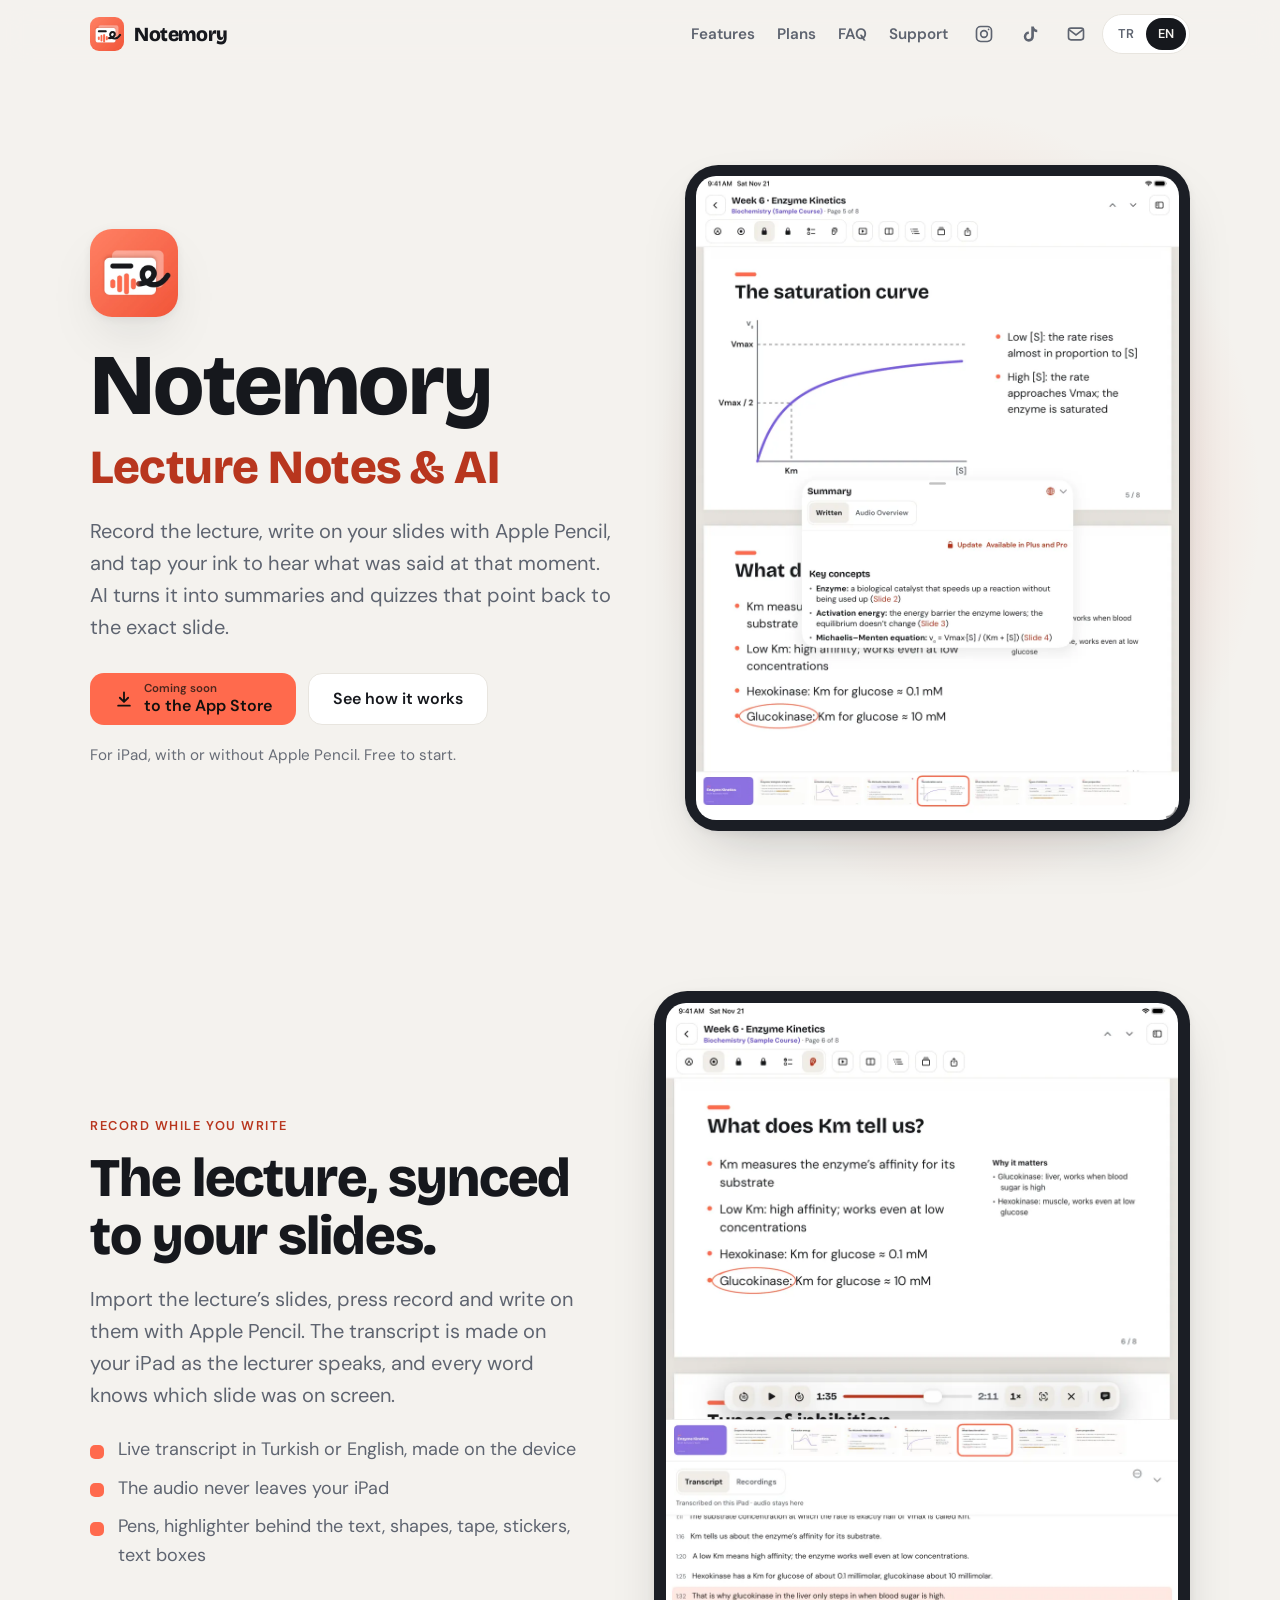
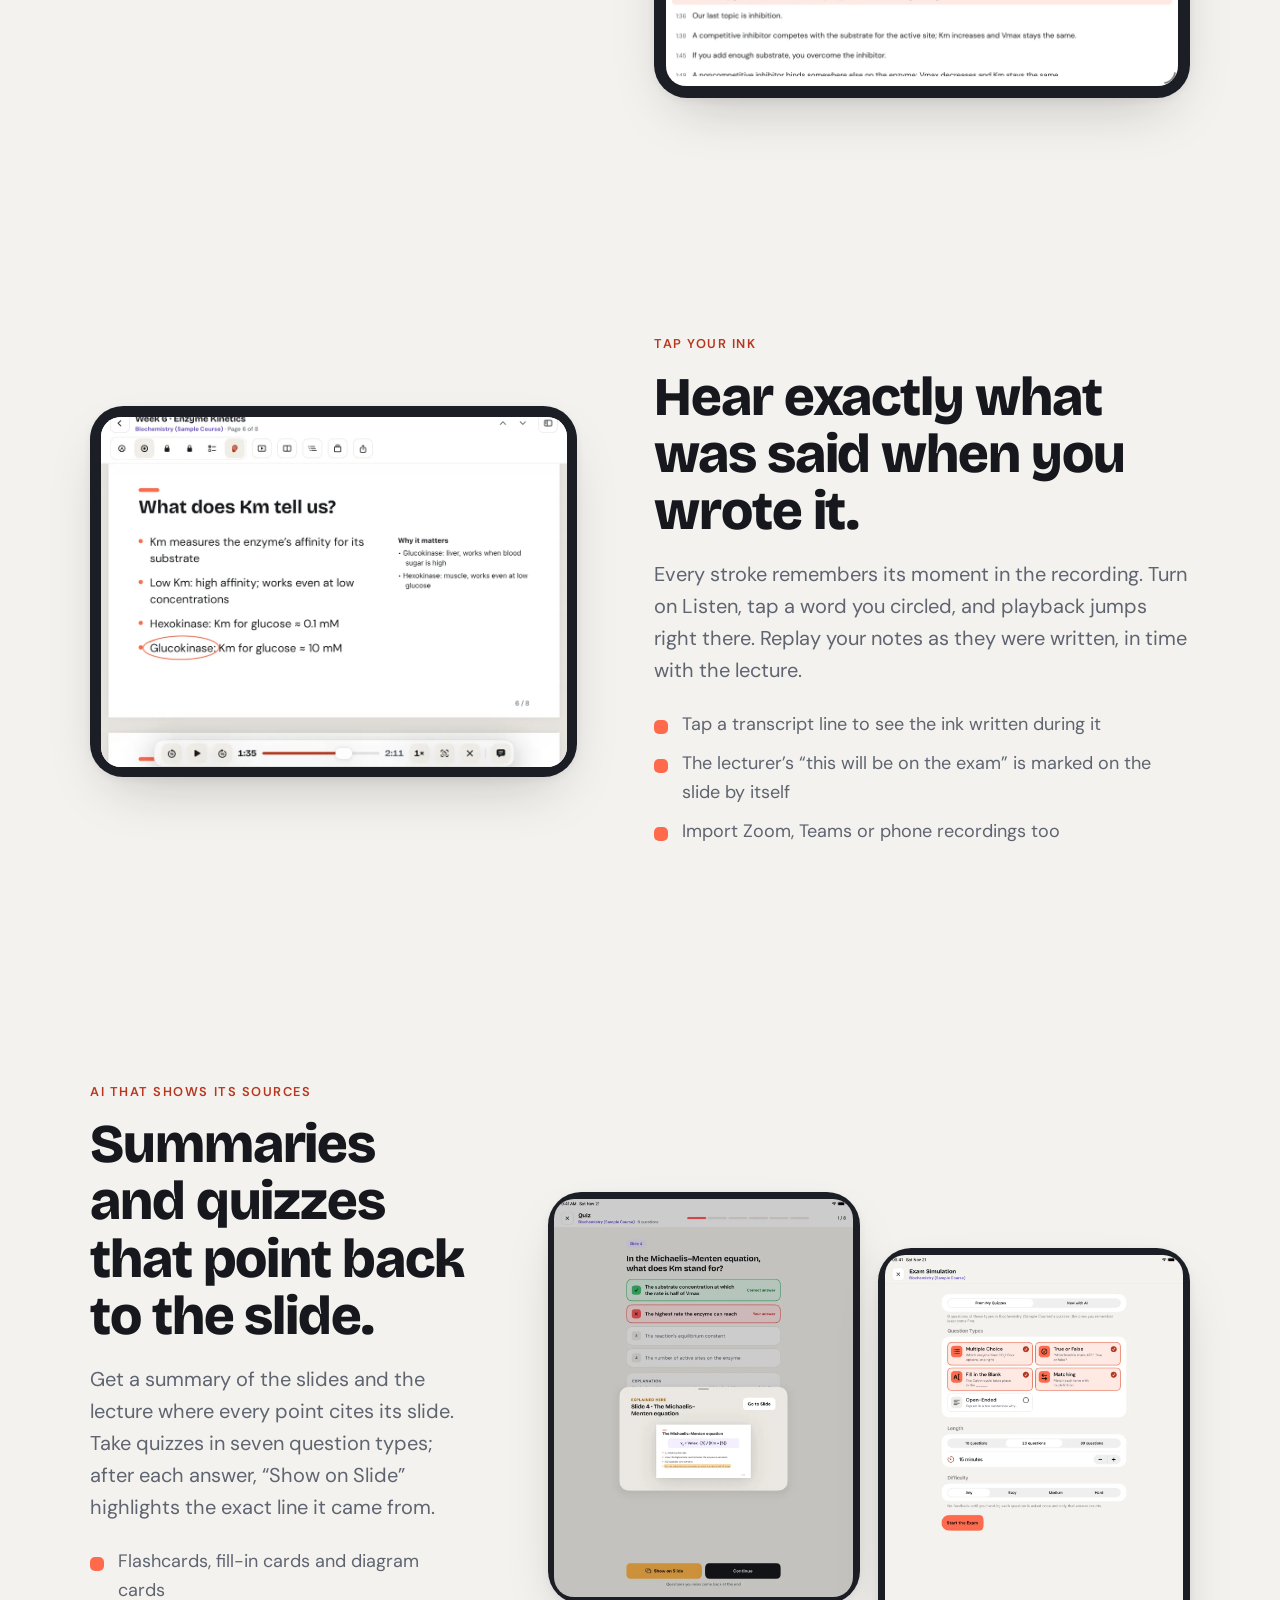
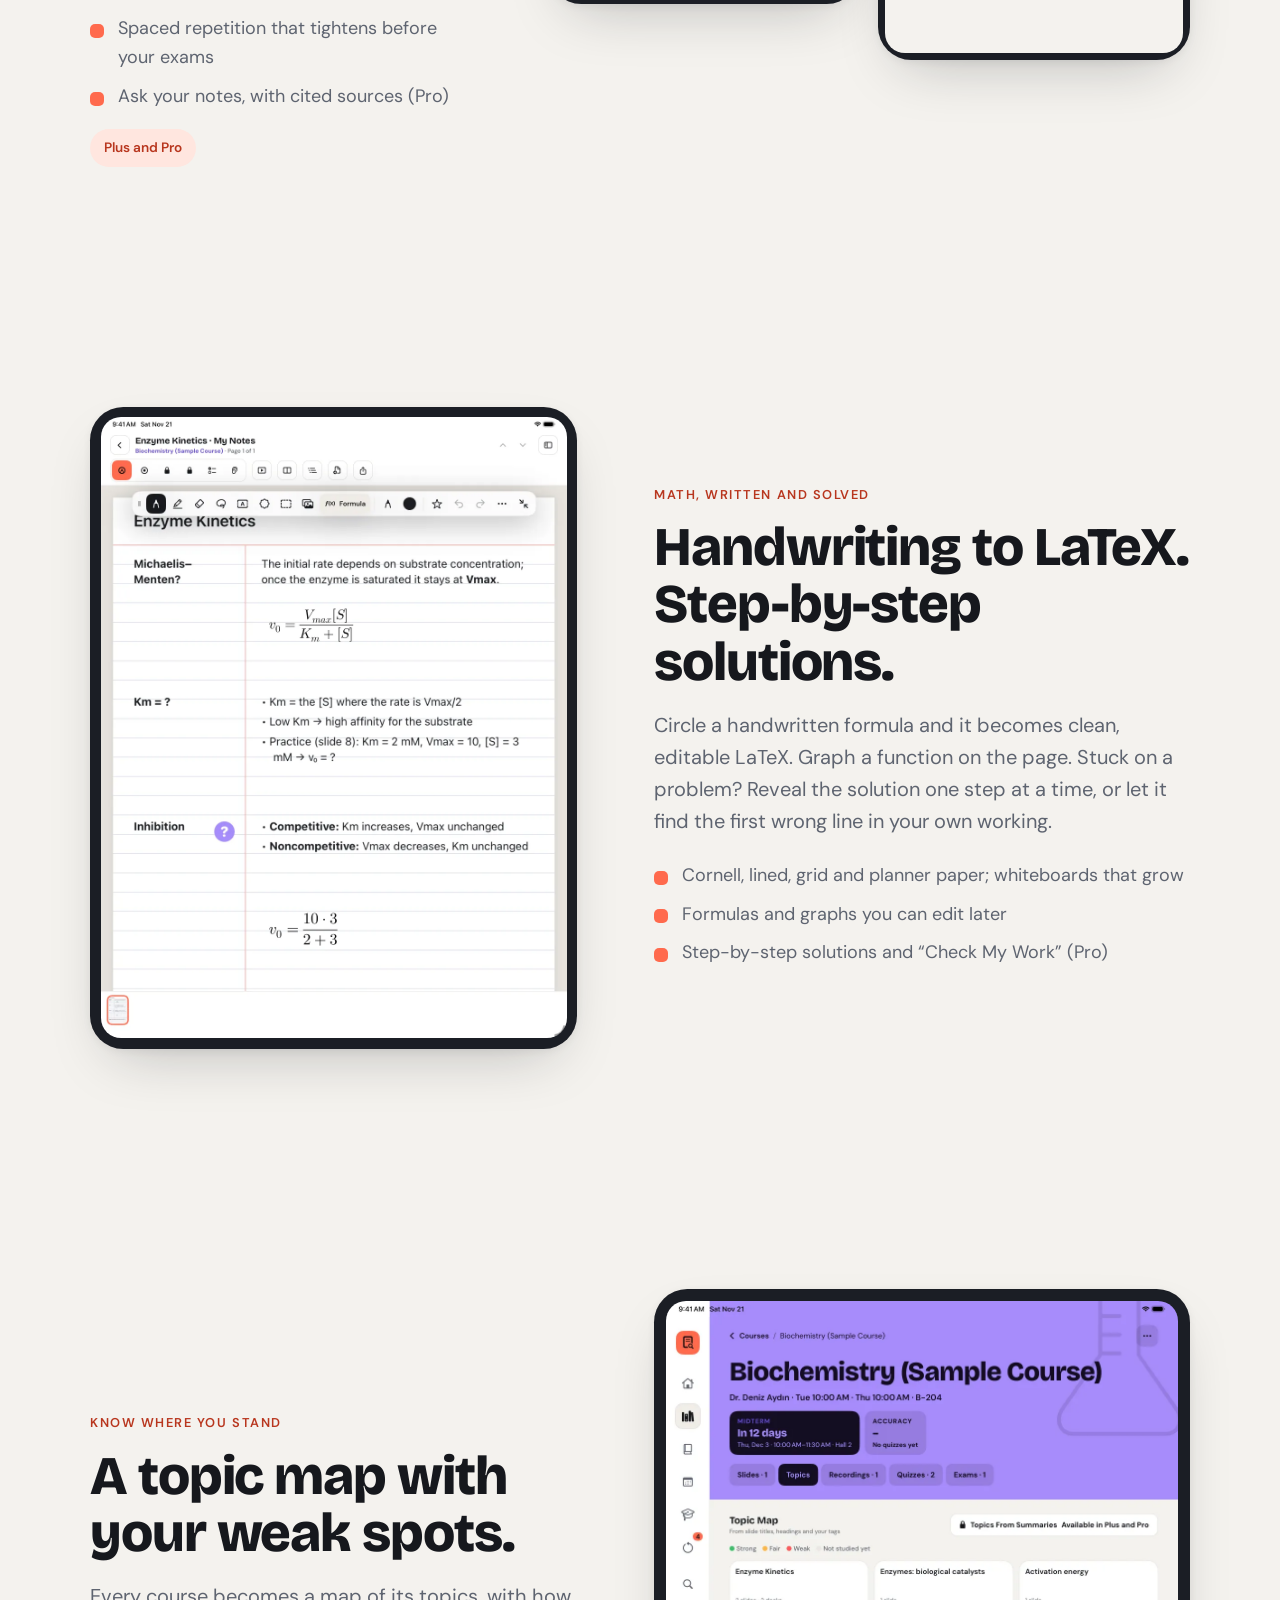
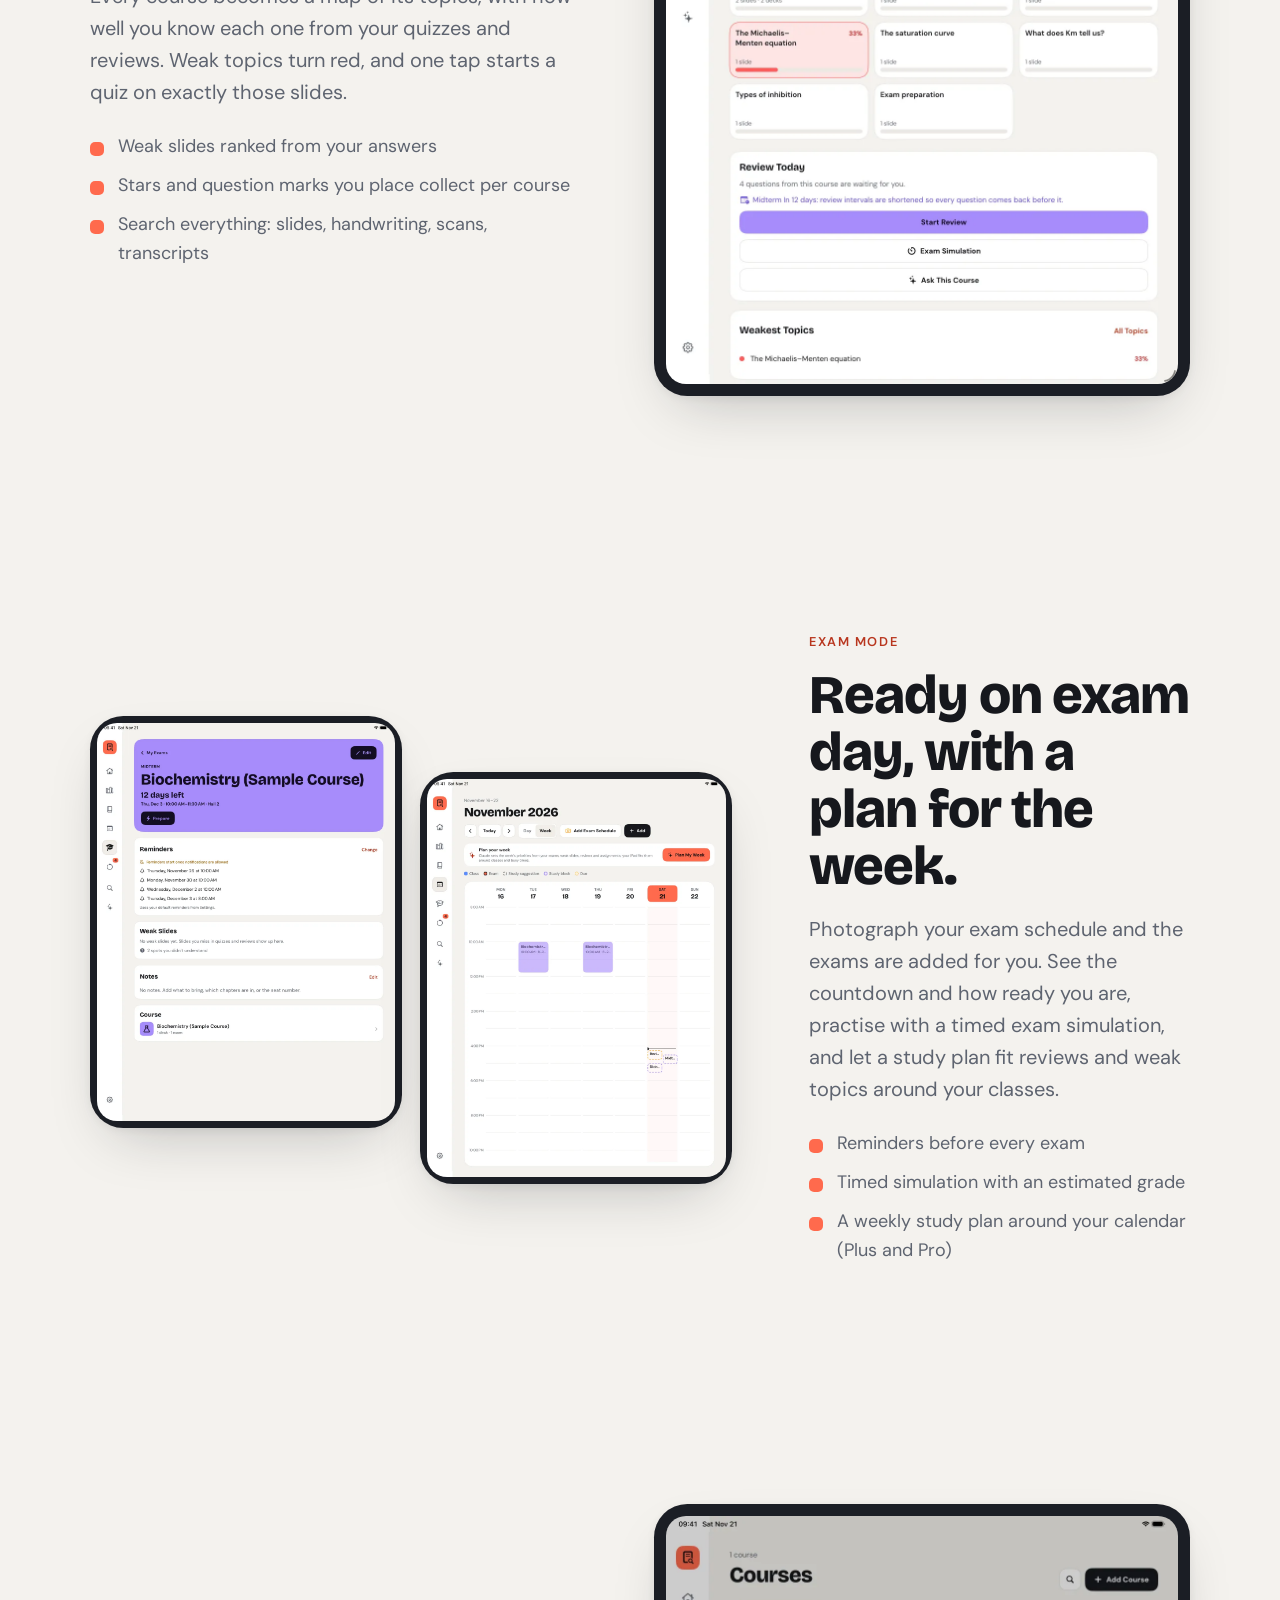
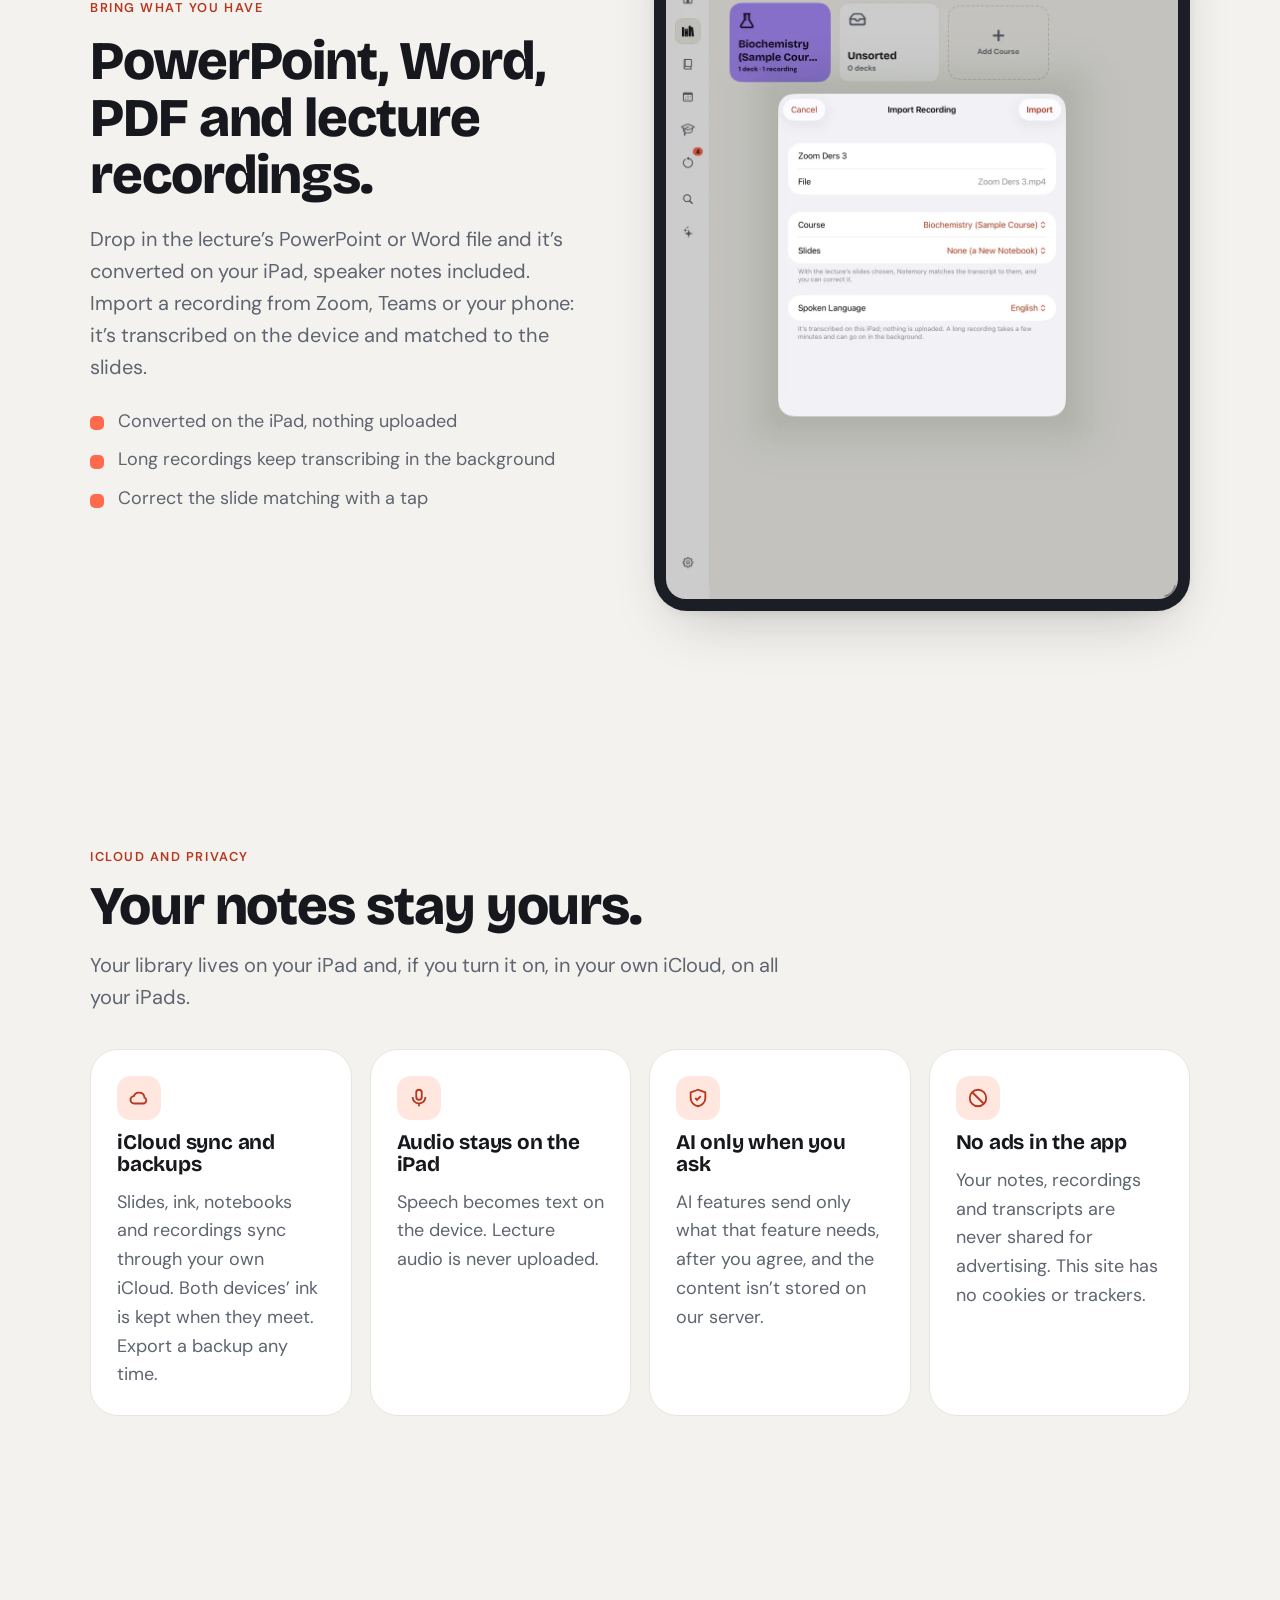
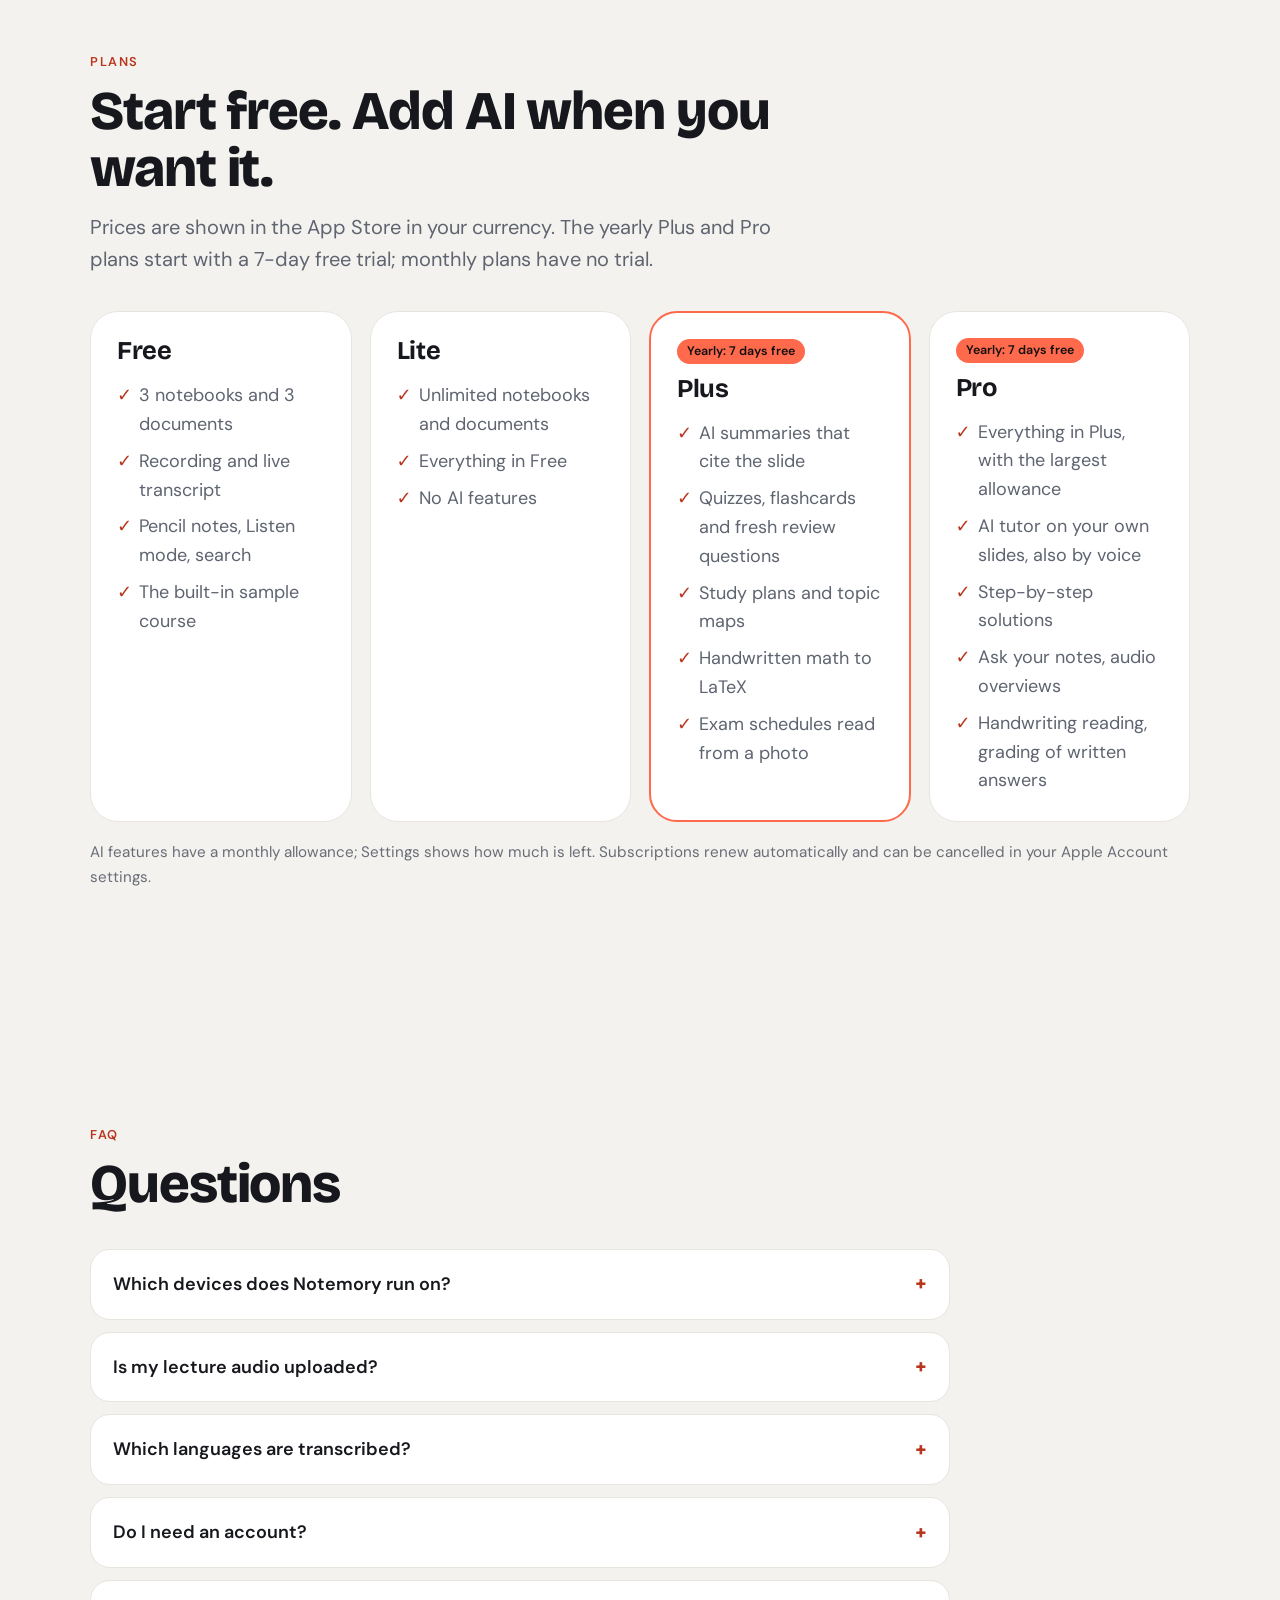
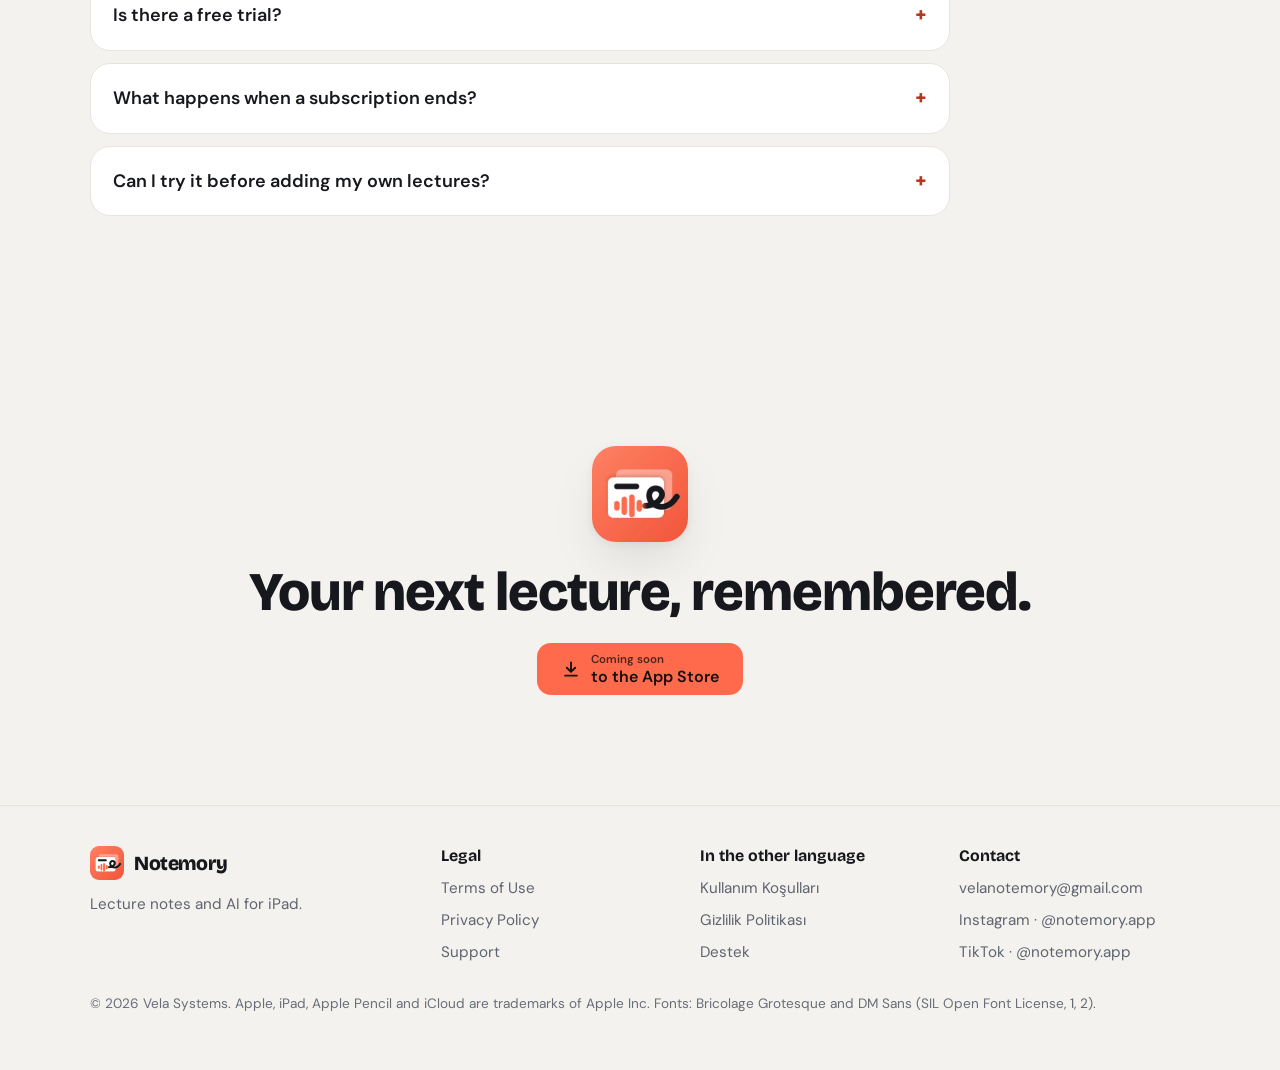
==== commit 0d630fa4: "Turkish wording without “deşifre”, the free trial on yearly Plus and Pro only (landing page, support" ====
--- a/index.html
+++ b/index.html
@@ -254,7 +254,7 @@
       <header class="intro reveal">
         <span class="overline" data-i18n="plans.over">Plans</span>
         <h2 data-i18n="plans.title">Start free. Add AI when you want it.</h2>
-        <p class="lead" data-i18n="plans.lead">Prices are shown in the App Store in your currency. Plus and Pro start with a 7-day free trial.</p>
+        <p class="lead" data-i18n="plans.lead">Prices are shown in the App Store in your currency. The yearly Plus and Pro plans start with a 7-day free trial; monthly plans have no trial.</p>
       </header>
       <div class="grid">
         <article class="card plan reveal">
@@ -275,7 +275,7 @@
           </ul>
         </article>
         <article class="card plan featured reveal">
-          <span class="badge" data-i18n="plans.trial">7 days free</span>
+          <span class="badge" data-i18n="plans.trial">Yearly: 7 days free</span>
           <h3>Plus</h3>
           <ul>
             <li data-i18n="plus.1">AI summaries that cite the slide</li>
@@ -286,7 +286,7 @@
           </ul>
         </article>
         <article class="card plan reveal delay">
-          <span class="badge" data-i18n="plans.trial">7 days free</span>
+          <span class="badge" data-i18n="plans.trial">Yearly: 7 days free</span>
           <h3>Pro</h3>
           <ul>
             <li data-i18n="pro.1">Everything in Plus, with the largest allowance</li>
@@ -312,6 +312,7 @@
         <details class="reveal"><summary data-i18n="q2">Is my lecture audio uploaded?</summary><p data-i18n="a2">No. Recordings and transcripts stay on your iPad, and in your own iCloud if you turn on sync. Speech is turned into text on the device.</p></details>
         <details class="reveal"><summary data-i18n="q3">Which languages are transcribed?</summary><p data-i18n="a3">Turkish and English. The first recording in a language may download Apple’s speech model.</p></details>
         <details class="reveal"><summary data-i18n="q4">Do I need an account?</summary><p data-i18n="a4">No. AI features use an anonymous account the app creates after you accept its AI notice. Sign in with Apple is optional and keeps your plan on all your devices.</p></details>
+        <details class="reveal"><summary data-i18n="q7">Is there a free trial?</summary><p data-i18n="a7">Yes: the yearly Plus and Pro plans start with 7 days free. Monthly plans have no trial. Apple allows one free trial per Apple Account.</p></details>
         <details class="reveal"><summary data-i18n="q5">What happens when a subscription ends?</summary><p data-i18n="a5">Nothing is deleted. On Free you can still open, read, play and export everything; the three most recently edited notebooks and documents stay editable.</p></details>
         <details class="reveal"><summary data-i18n="q6">Can I try it before adding my own lectures?</summary><p data-i18n="a6">Yes. A built-in sample course has slides, a recording with its transcript, notes, a summary, a quiz and flashcards.</p></details>
       </div>
